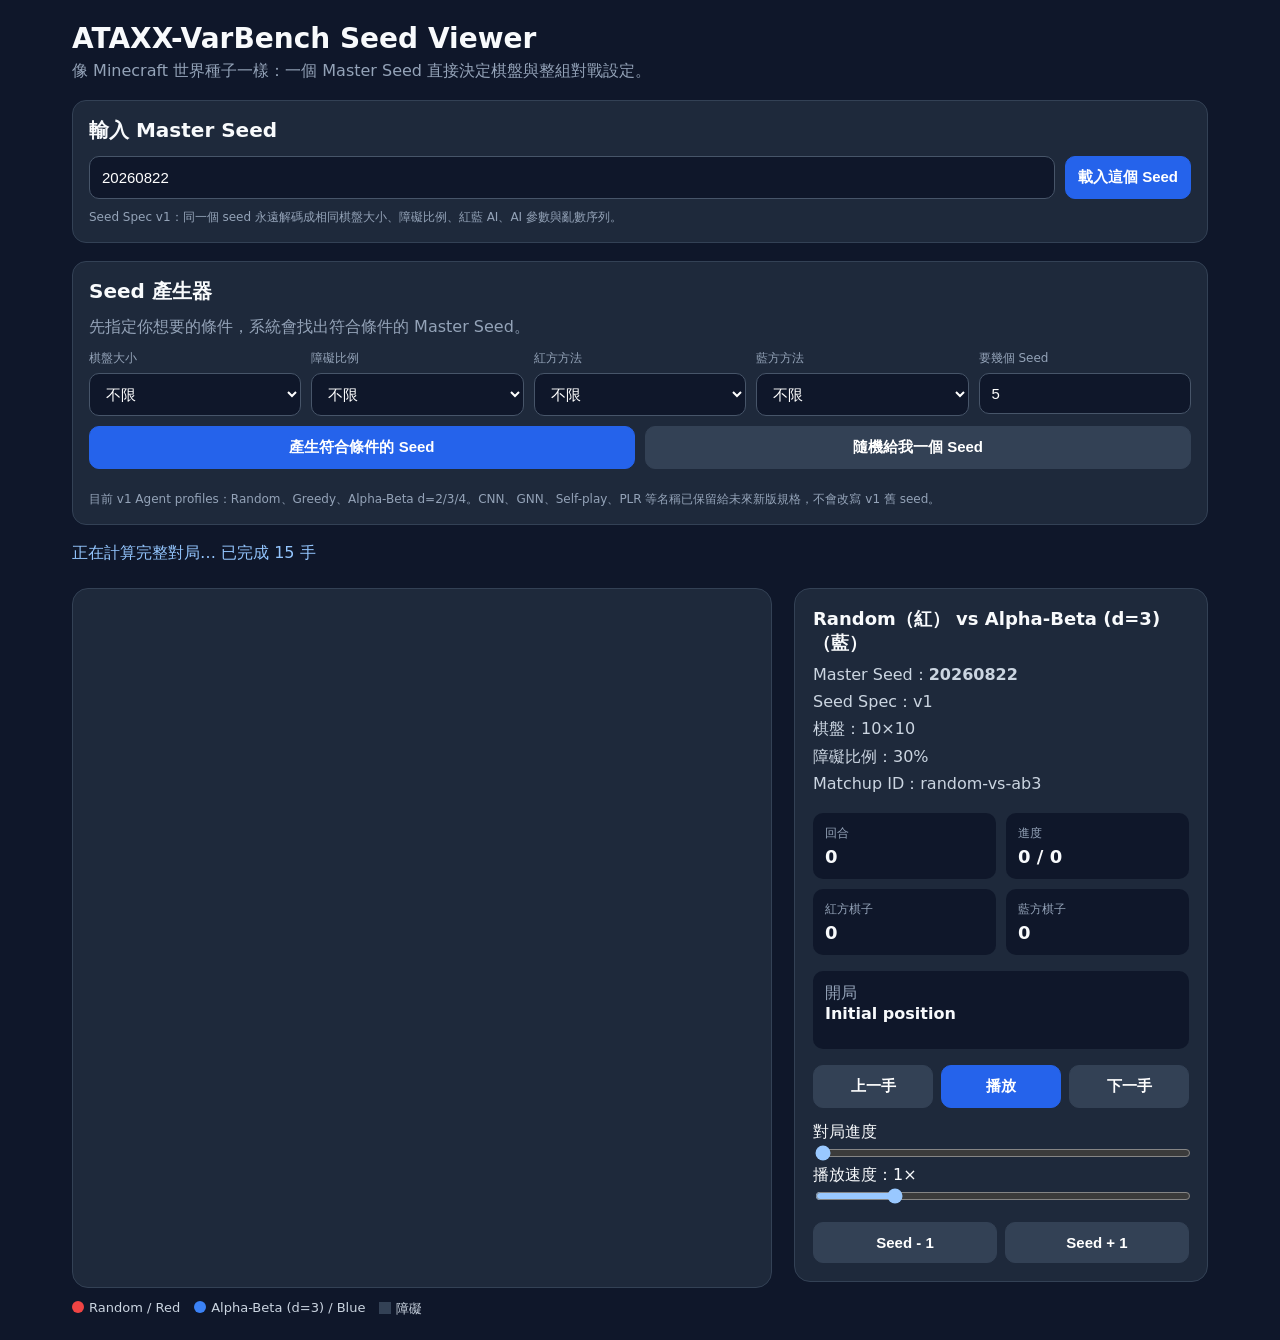
==== index.html @ 8df87a09 "feat: make master seed define complete matchup and add seed finder" ====
<!doctype html>
<html lang="zh-Hant">
<head>
<meta charset="utf-8">
<meta name="viewport" content="width=device-width,initial-scale=1">
<title>ATAXX-VarBench Seed Viewer</title>
<style>
:root{font-family:system-ui,-apple-system,"Segoe UI",sans-serif;color-scheme:dark}*{box-sizing:border-box}body{margin:0;background:#0f172a;color:#f8fafc}.app{max-width:1180px;margin:auto;padding:22px}h1{margin:0 0 6px;font-size:28px}h2{margin:0 0 12px;font-size:20px}.muted{color:#94a3b8}.card{background:#1e293b;border:1px solid #334155;border-radius:14px;padding:16px;margin:18px 0}.seed-row{display:grid;grid-template-columns:1fr auto;gap:10px}.finder-grid{display:grid;grid-template-columns:repeat(5,minmax(0,1fr));gap:10px}.field label{display:block;font-size:12px;color:#94a3b8;margin-bottom:6px}input,select,button{width:100%;border:1px solid #475569;border-radius:10px;padding:11px 12px;font-size:15px;background:#0f172a;color:#fff}button{cursor:pointer;background:#2563eb;border-color:#2563eb;font-weight:600}.secondary{background:#334155;border-color:#334155}.finder-actions{display:grid;grid-template-columns:1fr 1fr;gap:10px;margin-top:10px}.seed-results{display:flex;flex-wrap:wrap;gap:8px;margin-top:12px}.seed-chip{width:auto;background:#0f172a;border-color:#475569}.status{min-height:20px;margin-top:8px;color:#93c5fd}.error{min-height:20px;margin-top:4px;color:#fca5a5}.layout{display:grid;grid-template-columns:minmax(300px,700px) minmax(280px,1fr);gap:22px;align-items:start}.board-wrap,.panel{background:#1e293b;border:1px solid #334155;border-radius:16px}.board-wrap{padding:14px}#board{display:grid;gap:3px;width:100%;aspect-ratio:1}.cell{display:grid;place-items:center;border-radius:5px;background:#cbd5e1}.cell.blocked{background:#334155}.piece{width:70%;height:70%;border-radius:50%;box-shadow:inset 0 1px 2px rgba(255,255,255,.35),0 2px 5px rgba(0,0,0,.35)}.piece.red{background:#ef4444}.piece.blue{background:#3b82f6}.panel{padding:18px}.matchup{font-weight:700;font-size:18px;margin-bottom:6px}.spec{line-height:1.7;color:#cbd5e1}.stat-grid{display:grid;grid-template-columns:1fr 1fr;gap:10px;margin:16px 0}.stat,.move-box{background:#0f172a;border-radius:10px;padding:12px}.stat span{display:block;color:#94a3b8;font-size:12px;margin-bottom:4px}.stat strong{font-size:18px}.move-box{min-height:78px;margin-bottom:16px}.controls{display:grid;grid-template-columns:repeat(3,1fr);gap:8px;margin-bottom:14px}.controls button,.seed-nav button{background:#334155;border-color:#334155}.controls button.primary{background:#2563eb;border-color:#2563eb}.controls button:disabled{opacity:.4;cursor:default}input[type=range]{padding:0;border:0;background:transparent}.legend{display:flex;gap:14px;flex-wrap:wrap;margin-top:12px;color:#cbd5e1;font-size:13px}.dot{width:12px;height:12px;border-radius:50%;display:inline-block;margin-right:5px;vertical-align:-1px}.dot.red{background:#ef4444}.dot.blue{background:#3b82f6}.square{width:12px;height:12px;display:inline-block;margin-right:5px;background:#334155;vertical-align:-1px}.seed-nav{display:grid;grid-template-columns:1fr 1fr;gap:8px;margin-top:14px}.note{font-size:12px;color:#94a3b8;margin-top:10px}@media(max-width:900px){.finder-grid{grid-template-columns:1fr 1fr}.layout{grid-template-columns:1fr}}@media(max-width:520px){.seed-row,.finder-grid,.finder-actions{grid-template-columns:1fr}.app{padding:14px}}
</style>
</head>
<body>
<div class="app">
  <h1>ATAXX-VarBench Seed Viewer</h1>
  <div class="muted">像 Minecraft 世界種子一樣：一個 Master Seed 直接決定棋盤與整組對戰設定。</div>

  <section class="card">
    <h2>輸入 Master Seed</h2>
    <form id="seedForm" class="seed-row">
      <input id="seedInput" inputmode="numeric" value="20260822" aria-label="Master Seed">
      <button type="submit">載入這個 Seed</button>
    </form>
    <div class="note">Seed Spec v1：同一個 seed 永遠解碼成相同棋盤大小、障礙比例、紅藍 AI、AI 參數與亂數序列。</div>
  </section>

  <section class="card">
    <h2>Seed 產生器</h2>
    <div class="muted" style="margin-bottom:12px">先指定你想要的條件，系統會找出符合條件的 Master Seed。</div>
    <div class="finder-grid">
      <div class="field"><label for="findBoard">棋盤大小</label><select id="findBoard"><option value="">不限</option></select></div>
      <div class="field"><label for="findDensity">障礙比例</label><select id="findDensity"><option value="">不限</option></select></div>
      <div class="field"><label for="findRed">紅方方法</label><select id="findRed"><option value="">不限</option></select></div>
      <div class="field"><label for="findBlue">藍方方法</label><select id="findBlue"><option value="">不限</option></select></div>
      <div class="field"><label for="findCount">要幾個 Seed</label><input id="findCount" type="number" min="1" max="20" value="5"></div>
    </div>
    <div class="finder-actions"><button id="findSeeds" type="button">產生符合條件的 Seed</button><button id="randomSeed" class="secondary" type="button">隨機給我一個 Seed</button></div>
    <div class="seed-results" id="seedResults"></div>
    <div class="note">目前 v1 Agent profiles：Random、Greedy、Alpha-Beta d=2/3/4。CNN、GNN、Self-play、PLR 等名稱已保留給未來新版規格，不會改寫 v1 舊 seed。</div>
  </section>

  <div class="status" id="status"></div>
  <div class="error" id="error"></div>

  <div class="layout">
    <div>
      <div class="board-wrap"><div id="board"></div></div>
      <div class="legend"><span><i class="dot red"></i><span id="redLegend">Red</span></span><span><i class="dot blue"></i><span id="blueLegend">Blue</span></span><span><i class="square"></i>障礙</span></div>
    </div>
    <aside class="panel">
      <div class="matchup" id="matchup">尚未載入</div>
      <div class="spec" id="spec"></div>
      <div class="stat-grid"><div class="stat"><span>回合</span><strong id="turn">0</strong></div><div class="stat"><span>進度</span><strong id="progressText">0 / 0</strong></div><div class="stat"><span>紅方棋子</span><strong id="redScore">0</strong></div><div class="stat"><span>藍方棋子</span><strong id="blueScore">0</strong></div></div>
      <div class="move-box"><div class="muted" id="actor">開局</div><strong id="move">Initial position</strong></div>
      <div class="controls"><button id="prev" type="button">上一手</button><button id="play" class="primary" type="button">播放</button><button id="next" type="button">下一手</button></div>
      <label for="timeline">對局進度</label><input id="timeline" type="range" min="0" max="0" value="0" step="1">
      <label for="speed">播放速度：<span id="speedText">1×</span></label><input id="speed" type="range" min="0.25" max="4" value="1" step="0.25">
      <div class="muted" style="margin-top:14px" id="result"></div>
      <div class="seed-nav"><button type="button" id="prevSeed">Seed - 1</button><button type="button" id="nextSeed">Seed + 1</button></div>
    </aside>
  </div>
</div>

<script src="seed-spec.js"></script>
<script>
const $=id=>document.getElementById(id);
const seedInput=$('seedInput'),seedForm=$('seedForm'),statusEl=$('status'),errorEl=$('error'),board=$('board'),matchup=$('matchup'),specEl=$('spec'),redLegend=$('redLegend'),blueLegend=$('blueLegend'),turnEl=$('turn'),progressText=$('progressText'),redScore=$('redScore'),blueScore=$('blueScore'),actor=$('actor'),moveEl=$('move'),prev=$('prev'),play=$('play'),next=$('next'),timeline=$('timeline'),speed=$('speed'),speedText=$('speedText'),result=$('result'),prevSeed=$('prevSeed'),nextSeed=$('nextSeed');
const findBoard=$('findBoard'),findDensity=$('findDensity'),findRed=$('findRed'),findBlue=$('findBlue'),findCount=$('findCount'),findSeeds=$('findSeeds'),randomSeed=$('randomSeed'),seedResults=$('seedResults');
let data=null,index=0,timer=null,currentSeed=0n,worker=null;

function addOption(select,value,label){const o=document.createElement('option');o.value=value;o.textContent=label;select.appendChild(o);}
for(const n of AtaxxSeedSpec.BOARD_SIZES_V1)addOption(findBoard,String(n),`${n}×${n}`);
for(const d of AtaxxSeedSpec.DENSITIES_V1)addOption(findDensity,String(d),`${d}%`);
for(const a of AtaxxSeedSpec.AGENT_PROFILES_V1){addOption(findRed,a.id,a.label);addOption(findBlue,a.id,a.label);}

function parseSeed(text){if(!/^\d+$/.test(String(text).trim()))throw new Error('Master Seed 必須是 0 到 18446744073709551615 的整數。');const x=BigInt(text);if(x<0n||x>18446744073709551615n)throw new Error('Master Seed 超出 uint64 範圍。');return x;}
function stop(){if(timer!==null){clearInterval(timer);timer=null;}play.textContent='播放';}
function renderBoard(text,n){board.replaceChildren();board.style.gridTemplateColumns=`repeat(${n},1fr)`;for(const v of text){const c=document.createElement('div');c.className=v==='#'?'cell blocked':'cell';if(v==='R'||v==='B'){const p=document.createElement('div');p.className=`piece ${v==='R'?'red':'blue'}`;c.appendChild(p);}board.appendChild(c);}}
function render(){if(!data)return;const f=data.frames[index];renderBoard(f.board,data.spec.boardSize);turnEl.textContent=f.turn;progressText.textContent=`${index} / ${data.frames.length-1}`;redScore.textContent=f.red;blueScore.textContent=f.blue;actor.textContent=f.turn===0?'開局':`${f.player} · ${f.agent}`;moveEl.textContent=f.move;timeline.value=index;prev.disabled=index===0;next.disabled=index===data.frames.length-1;}
function startPlayback(){if(!data)return;if(index>=data.frames.length-1){index=0;render();}stop();const delay=Math.max(120,Math.round(900/Number(speed.value)));timer=setInterval(()=>{if(index>=data.frames.length-1){stop();return;}index++;render();},delay);play.textContent='暫停';}

function showDecoded(decoded){matchup.textContent=`${decoded.redAgent.label}（紅） vs ${decoded.blueAgent.label}（藍）`;specEl.innerHTML=`Master Seed：<b>${decoded.masterSeed}</b><br>Seed Spec：v${decoded.version}<br>棋盤：${decoded.boardSize}×${decoded.boardSize}<br>障礙比例：${decoded.densityPercent}%<br>Matchup ID：${decoded.matchupId}`;redLegend.textContent=`${decoded.redAgent.label} / Red`;blueLegend.textContent=`${decoded.blueAgent.label} / Blue`;}

function loadSeed(seedText,pushUrl=true){stop();errorEl.textContent='';try{currentSeed=parseSeed(seedText);seedInput.value=String(currentSeed);const decoded=AtaxxSeedSpec.decode(currentSeed);showDecoded(decoded);statusEl.textContent='正在計算完整對局…';result.textContent='';if(worker)worker.terminate();worker=new Worker('worker.js');worker.onmessage=e=>{const msg=e.data;if(msg.type==='progress'){statusEl.textContent=`正在計算完整對局… 已完成 ${msg.turn} 手`;return;}if(msg.type==='error'){statusEl.textContent='';errorEl.textContent=msg.message;return;}if(msg.type==='done'){data=msg.result;index=0;timeline.max=data.frames.length-1;statusEl.textContent='對局計算完成。';result.textContent=`結果：${data.winner==='Draw'?'平手':data.winner+' 獲勝'} · ${data.frames.length-1} 回合 · ${data.blocked} 個障礙`;render();}};worker.onerror=()=>{statusEl.textContent='';errorEl.textContent='對局計算器發生錯誤，請重新整理頁面。';};worker.postMessage({masterSeed:String(currentSeed)});if(pushUrl)history.replaceState(null,'',`?seed=${currentSeed}`);}catch(err){statusEl.textContent='';errorEl.textContent=err.message;}}

function randomUint64(){const a=new Uint32Array(2);crypto.getRandomValues(a);return(BigInt(a[0])<<32n)|BigInt(a[1]);}
function generateSeeds(){seedResults.replaceChildren();errorEl.textContent='';const count=Math.max(1,Math.min(20,Number(findCount.value)||1));const filters={boardSize:findBoard.value,densityPercent:findDensity.value,redAgent:findRed.value,blueAgent:findBlue.value};let candidate=randomUint64(),checked=0,found=0;const limit=1000000;while(checked<limit&&found<count){const d=AtaxxSeedSpec.decode(candidate);if(AtaxxSeedSpec.matches(d,filters)){const b=document.createElement('button');b.type='button';b.className='seed-chip';b.textContent=String(candidate);b.title=`${d.boardSize}×${d.boardSize}, ${d.densityPercent}%, ${d.redAgent.label} vs ${d.blueAgent.label}`;b.addEventListener('click',()=>loadSeed(String(candidate)));seedResults.appendChild(b);found++;}candidate=BigInt.asUintN(64,candidate+1n);checked++;}statusEl.textContent=found?`找到 ${found} 個符合條件的 Seed（檢查 ${checked} 個候選）。`:`找不到符合條件的 Seed。`;}

seedForm.addEventListener('submit',e=>{e.preventDefault();loadSeed(seedInput.value);});
findSeeds.addEventListener('click',generateSeeds);
randomSeed.addEventListener('click',()=>loadSeed(String(randomUint64())));
prev.addEventListener('click',()=>{stop();if(index>0)index--;render();});next.addEventListener('click',()=>{stop();if(data&&index<data.frames.length-1)index++;render();});play.addEventListener('click',()=>timer===null?startPlayback():stop());timeline.addEventListener('input',()=>{stop();index=Number(timeline.value);render();});speed.addEventListener('input',()=>{speedText.textContent=`${Number(speed.value).toFixed(2).replace(/0+$/,'').replace(/\.$/,'')}×`;if(timer!==null)startPlayback();});prevSeed.addEventListener('click',()=>{if(currentSeed>0n)loadSeed(String(currentSeed-1n));});nextSeed.addEventListener('click',()=>{if(currentSeed<18446744073709551615n)loadSeed(String(currentSeed+1n));});

const params=new URLSearchParams(location.search);if(params.has('seed'))seedInput.value=params.get('seed');loadSeed(seedInput.value,false);
</script>
</body>
</html>
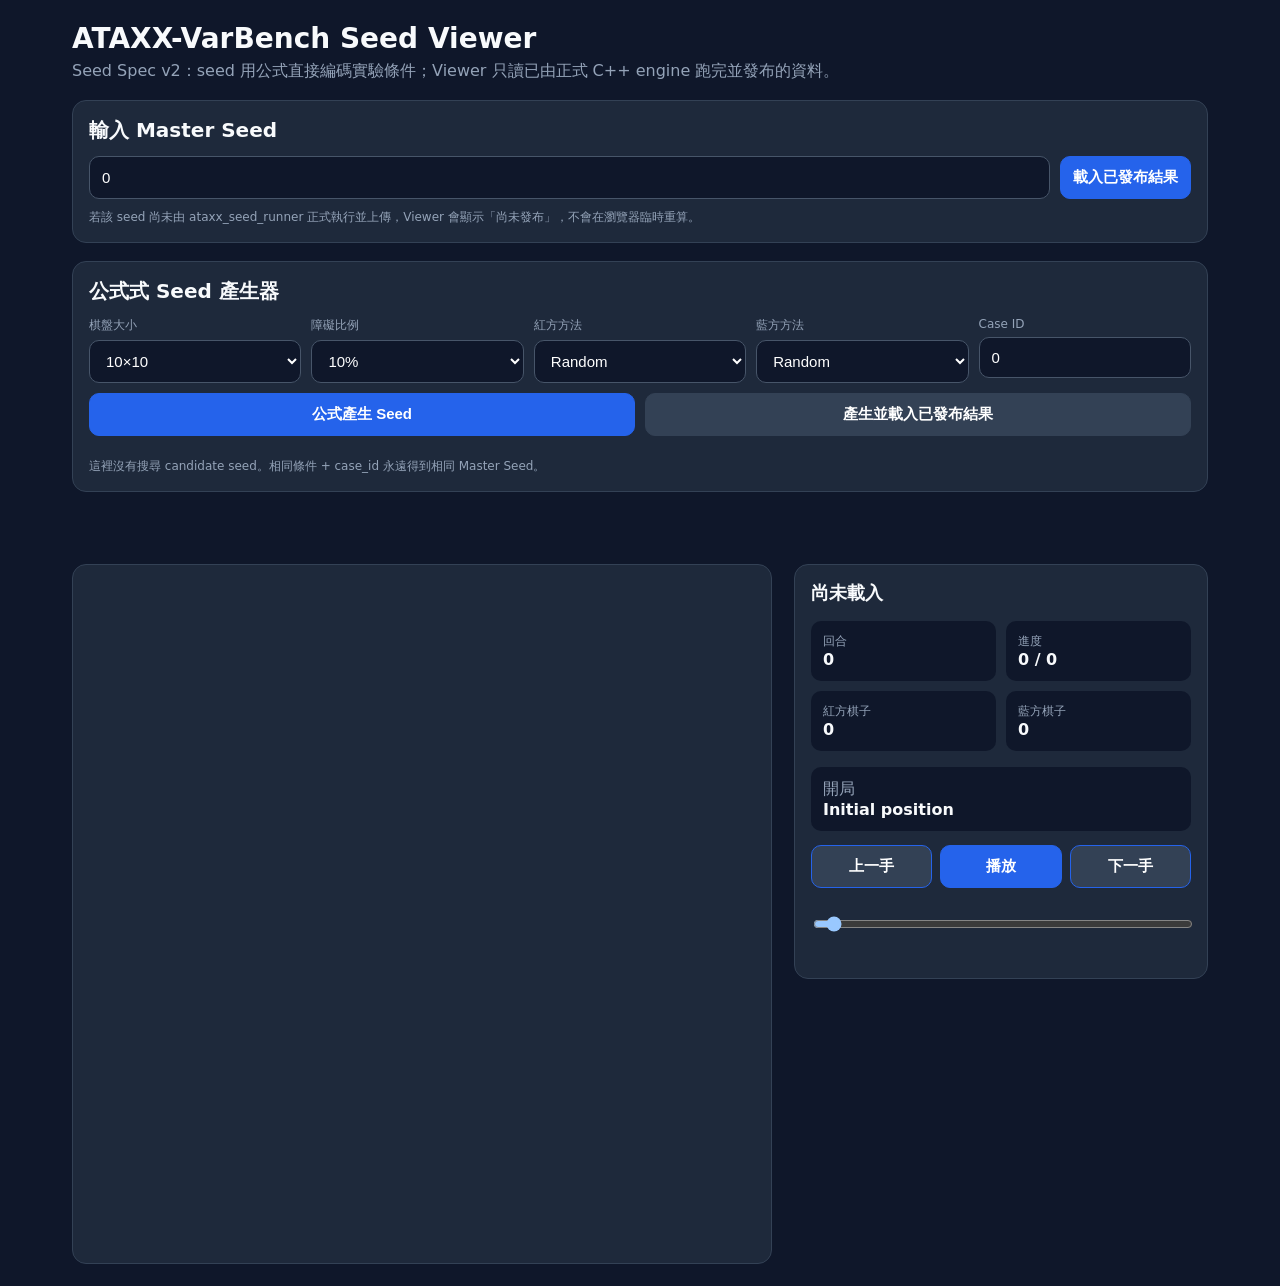
==== commit 899503a9: "Make viewer read-only over published seed runs" ====
--- a/index.html
+++ b/index.html
@@ -5,91 +5,82 @@
 <meta name="viewport" content="width=device-width,initial-scale=1">
 <title>ATAXX-VarBench Seed Viewer</title>
 <style>
-:root{font-family:system-ui,-apple-system,"Segoe UI",sans-serif;color-scheme:dark}*{box-sizing:border-box}body{margin:0;background:#0f172a;color:#f8fafc}.app{max-width:1180px;margin:auto;padding:22px}h1{margin:0 0 6px;font-size:28px}h2{margin:0 0 12px;font-size:20px}.muted{color:#94a3b8}.card{background:#1e293b;border:1px solid #334155;border-radius:14px;padding:16px;margin:18px 0}.seed-row{display:grid;grid-template-columns:1fr auto;gap:10px}.finder-grid{display:grid;grid-template-columns:repeat(5,minmax(0,1fr));gap:10px}.field label{display:block;font-size:12px;color:#94a3b8;margin-bottom:6px}input,select,button{width:100%;border:1px solid #475569;border-radius:10px;padding:11px 12px;font-size:15px;background:#0f172a;color:#fff}button{cursor:pointer;background:#2563eb;border-color:#2563eb;font-weight:600}.secondary{background:#334155;border-color:#334155}.finder-actions{display:grid;grid-template-columns:1fr 1fr;gap:10px;margin-top:10px}.seed-results{display:flex;flex-wrap:wrap;gap:8px;margin-top:12px}.seed-chip{width:auto;background:#0f172a;border-color:#475569}.status{min-height:20px;margin-top:8px;color:#93c5fd}.error{min-height:20px;margin-top:4px;color:#fca5a5}.layout{display:grid;grid-template-columns:minmax(300px,700px) minmax(280px,1fr);gap:22px;align-items:start}.board-wrap,.panel{background:#1e293b;border:1px solid #334155;border-radius:16px}.board-wrap{padding:14px}#board{display:grid;gap:3px;width:100%;aspect-ratio:1}.cell{display:grid;place-items:center;border-radius:5px;background:#cbd5e1}.cell.blocked{background:#334155}.piece{width:70%;height:70%;border-radius:50%;box-shadow:inset 0 1px 2px rgba(255,255,255,.35),0 2px 5px rgba(0,0,0,.35)}.piece.red{background:#ef4444}.piece.blue{background:#3b82f6}.panel{padding:18px}.matchup{font-weight:700;font-size:18px;margin-bottom:6px}.spec{line-height:1.7;color:#cbd5e1}.stat-grid{display:grid;grid-template-columns:1fr 1fr;gap:10px;margin:16px 0}.stat,.move-box{background:#0f172a;border-radius:10px;padding:12px}.stat span{display:block;color:#94a3b8;font-size:12px;margin-bottom:4px}.stat strong{font-size:18px}.move-box{min-height:78px;margin-bottom:16px}.controls{display:grid;grid-template-columns:repeat(3,1fr);gap:8px;margin-bottom:14px}.controls button,.seed-nav button{background:#334155;border-color:#334155}.controls button.primary{background:#2563eb;border-color:#2563eb}.controls button:disabled{opacity:.4;cursor:default}input[type=range]{padding:0;border:0;background:transparent}.legend{display:flex;gap:14px;flex-wrap:wrap;margin-top:12px;color:#cbd5e1;font-size:13px}.dot{width:12px;height:12px;border-radius:50%;display:inline-block;margin-right:5px;vertical-align:-1px}.dot.red{background:#ef4444}.dot.blue{background:#3b82f6}.square{width:12px;height:12px;display:inline-block;margin-right:5px;background:#334155;vertical-align:-1px}.seed-nav{display:grid;grid-template-columns:1fr 1fr;gap:8px;margin-top:14px}.note{font-size:12px;color:#94a3b8;margin-top:10px}@media(max-width:900px){.finder-grid{grid-template-columns:1fr 1fr}.layout{grid-template-columns:1fr}}@media(max-width:520px){.seed-row,.finder-grid,.finder-actions{grid-template-columns:1fr}.app{padding:14px}}
+:root{font-family:system-ui,-apple-system,"Segoe UI",sans-serif;color-scheme:dark}*{box-sizing:border-box}body{margin:0;background:#0f172a;color:#f8fafc}.app{max-width:1180px;margin:auto;padding:22px}h1{margin:0 0 6px;font-size:28px}h2{margin:0 0 12px;font-size:20px}.muted{color:#94a3b8}.card,.board-wrap,.panel{background:#1e293b;border:1px solid #334155;border-radius:14px;padding:16px;margin:18px 0}.seed-row{display:grid;grid-template-columns:1fr auto;gap:10px}.generator{display:grid;grid-template-columns:repeat(5,minmax(0,1fr));gap:10px}.field label{display:block;font-size:12px;color:#94a3b8;margin-bottom:6px}input,select,button{width:100%;border:1px solid #475569;border-radius:10px;padding:11px 12px;font-size:15px;background:#0f172a;color:#fff}button{cursor:pointer;background:#2563eb;border-color:#2563eb;font-weight:600}.secondary{background:#334155;border-color:#334155}.seed-results{display:flex;flex-wrap:wrap;gap:8px;margin-top:12px}.seed-chip{width:auto;background:#0f172a}.status{min-height:22px;color:#93c5fd;margin:10px 0}.error{min-height:22px;color:#fca5a5}.layout{display:grid;grid-template-columns:minmax(320px,700px) minmax(280px,1fr);gap:22px;align-items:start}.board-wrap{margin:0}.panel{margin:0}#board{display:grid;gap:3px;width:100%;aspect-ratio:1}.cell{display:grid;place-items:center;border-radius:5px;background:#cbd5e1}.cell.blocked{background:#334155}.piece{width:70%;height:70%;border-radius:50%}.piece.red{background:#ef4444}.piece.blue{background:#3b82f6}.matchup{font-weight:700;font-size:18px}.spec{line-height:1.7;color:#cbd5e1;margin-top:6px}.stat-grid{display:grid;grid-template-columns:1fr 1fr;gap:10px;margin:16px 0}.stat,.move-box{background:#0f172a;border-radius:10px;padding:12px}.stat span{display:block;color:#94a3b8;font-size:12px}.controls{display:grid;grid-template-columns:repeat(3,1fr);gap:8px;margin:14px 0}.controls button{background:#334155}.controls .primary{background:#2563eb}.note{font-size:12px;color:#94a3b8;margin-top:10px}@media(max-width:900px){.generator{grid-template-columns:1fr 1fr}.layout{grid-template-columns:1fr}}@media(max-width:520px){.seed-row,.generator{grid-template-columns:1fr}}
 </style>
 </head>
 <body>
 <div class="app">
   <h1>ATAXX-VarBench Seed Viewer</h1>
-  <div class="muted">像 Minecraft 世界種子一樣：一個 Master Seed 直接決定棋盤與整組對戰設定。</div>
+  <div class="muted">Seed Spec v2：seed 用公式直接編碼實驗條件；Viewer 只讀已由正式 C++ engine 跑完並發布的資料。</div>
 
   <section class="card">
     <h2>輸入 Master Seed</h2>
     <form id="seedForm" class="seed-row">
-      <input id="seedInput" inputmode="numeric" value="20260822" aria-label="Master Seed">
-      <button type="submit">載入這個 Seed</button>
+      <input id="seedInput" inputmode="numeric" value="0" aria-label="Master Seed">
+      <button type="submit">載入已發布結果</button>
     </form>
-    <div class="note">Seed Spec v1：同一個 seed 永遠解碼成相同棋盤大小、障礙比例、紅藍 AI、AI 參數與亂數序列。</div>
+    <div class="note">若該 seed 尚未由 ataxx_seed_runner 正式執行並上傳，Viewer 會顯示「尚未發布」，不會在瀏覽器臨時重算。</div>
   </section>
 
   <section class="card">
-    <h2>Seed 產生器</h2>
-    <div class="muted" style="margin-bottom:12px">先指定你想要的條件，系統會找出符合條件的 Master Seed。</div>
-    <div class="finder-grid">
-      <div class="field"><label for="findBoard">棋盤大小</label><select id="findBoard"><option value="">不限</option></select></div>
-      <div class="field"><label for="findDensity">障礙比例</label><select id="findDensity"><option value="">不限</option></select></div>
-      <div class="field"><label for="findRed">紅方方法</label><select id="findRed"><option value="">不限</option></select></div>
-      <div class="field"><label for="findBlue">藍方方法</label><select id="findBlue"><option value="">不限</option></select></div>
-      <div class="field"><label for="findCount">要幾個 Seed</label><input id="findCount" type="number" min="1" max="20" value="5"></div>
+    <h2>公式式 Seed 產生器</h2>
+    <div class="generator">
+      <div class="field"><label>棋盤大小</label><select id="boardSelect"></select></div>
+      <div class="field"><label>障礙比例</label><select id="densitySelect"></select></div>
+      <div class="field"><label>紅方方法</label><select id="redSelect"></select></div>
+      <div class="field"><label>藍方方法</label><select id="blueSelect"></select></div>
+      <div class="field"><label>Case ID</label><input id="caseInput" type="number" min="0" value="0"></div>
     </div>
-    <div class="finder-actions"><button id="findSeeds" type="button">產生符合條件的 Seed</button><button id="randomSeed" class="secondary" type="button">隨機給我一個 Seed</button></div>
+    <div style="display:grid;grid-template-columns:1fr 1fr;gap:10px;margin-top:10px">
+      <button id="generateBtn" type="button">公式產生 Seed</button>
+      <button id="loadGeneratedBtn" class="secondary" type="button">產生並載入已發布結果</button>
+    </div>
     <div class="seed-results" id="seedResults"></div>
-    <div class="note">目前 v1 Agent profiles：Random、Greedy、Alpha-Beta d=2/3/4。CNN、GNN、Self-play、PLR 等名稱已保留給未來新版規格，不會改寫 v1 舊 seed。</div>
+    <div class="note">這裡沒有搜尋 candidate seed。相同條件 + case_id 永遠得到相同 Master Seed。</div>
   </section>
 
-  <div class="status" id="status"></div>
-  <div class="error" id="error"></div>
+  <div id="status" class="status"></div>
+  <div id="error" class="error"></div>
 
   <div class="layout">
-    <div>
-      <div class="board-wrap"><div id="board"></div></div>
-      <div class="legend"><span><i class="dot red"></i><span id="redLegend">Red</span></span><span><i class="dot blue"></i><span id="blueLegend">Blue</span></span><span><i class="square"></i>障礙</span></div>
-    </div>
+    <div class="board-wrap"><div id="board"></div></div>
     <aside class="panel">
-      <div class="matchup" id="matchup">尚未載入</div>
-      <div class="spec" id="spec"></div>
-      <div class="stat-grid"><div class="stat"><span>回合</span><strong id="turn">0</strong></div><div class="stat"><span>進度</span><strong id="progressText">0 / 0</strong></div><div class="stat"><span>紅方棋子</span><strong id="redScore">0</strong></div><div class="stat"><span>藍方棋子</span><strong id="blueScore">0</strong></div></div>
-      <div class="move-box"><div class="muted" id="actor">開局</div><strong id="move">Initial position</strong></div>
-      <div class="controls"><button id="prev" type="button">上一手</button><button id="play" class="primary" type="button">播放</button><button id="next" type="button">下一手</button></div>
-      <label for="timeline">對局進度</label><input id="timeline" type="range" min="0" max="0" value="0" step="1">
-      <label for="speed">播放速度：<span id="speedText">1×</span></label><input id="speed" type="range" min="0.25" max="4" value="1" step="0.25">
-      <div class="muted" style="margin-top:14px" id="result"></div>
-      <div class="seed-nav"><button type="button" id="prevSeed">Seed - 1</button><button type="button" id="nextSeed">Seed + 1</button></div>
+      <div id="matchup" class="matchup">尚未載入</div>
+      <div id="spec" class="spec"></div>
+      <div class="stat-grid">
+        <div class="stat"><span>回合</span><strong id="turn">0</strong></div>
+        <div class="stat"><span>進度</span><strong id="progress">0 / 0</strong></div>
+        <div class="stat"><span>紅方棋子</span><strong id="redScore">0</strong></div>
+        <div class="stat"><span>藍方棋子</span><strong id="blueScore">0</strong></div>
+      </div>
+      <div class="move-box"><div id="actor" class="muted">開局</div><strong id="move">Initial position</strong></div>
+      <div class="controls"><button id="prev">上一手</button><button id="play" class="primary">播放</button><button id="next">下一手</button></div>
+      <input id="timeline" type="range" min="0" max="0" value="0" step="1">
+      <div id="result" class="muted" style="margin-top:14px"></div>
     </aside>
   </div>
 </div>
-
 <script src="seed-spec.js"></script>
 <script>
 const $=id=>document.getElementById(id);
-const seedInput=$('seedInput'),seedForm=$('seedForm'),statusEl=$('status'),errorEl=$('error'),board=$('board'),matchup=$('matchup'),specEl=$('spec'),redLegend=$('redLegend'),blueLegend=$('blueLegend'),turnEl=$('turn'),progressText=$('progressText'),redScore=$('redScore'),blueScore=$('blueScore'),actor=$('actor'),moveEl=$('move'),prev=$('prev'),play=$('play'),next=$('next'),timeline=$('timeline'),speed=$('speed'),speedText=$('speedText'),result=$('result'),prevSeed=$('prevSeed'),nextSeed=$('nextSeed');
-const findBoard=$('findBoard'),findDensity=$('findDensity'),findRed=$('findRed'),findBlue=$('findBlue'),findCount=$('findCount'),findSeeds=$('findSeeds'),randomSeed=$('randomSeed'),seedResults=$('seedResults');
-let data=null,index=0,timer=null,currentSeed=0n,worker=null;
-
-function addOption(select,value,label){const o=document.createElement('option');o.value=value;o.textContent=label;select.appendChild(o);}
-for(const n of AtaxxSeedSpec.BOARD_SIZES_V1)addOption(findBoard,String(n),`${n}×${n}`);
-for(const d of AtaxxSeedSpec.DENSITIES_V1)addOption(findDensity,String(d),`${d}%`);
-for(const a of AtaxxSeedSpec.AGENT_PROFILES_V1){addOption(findRed,a.id,a.label);addOption(findBlue,a.id,a.label);}
-
-function parseSeed(text){if(!/^\d+$/.test(String(text).trim()))throw new Error('Master Seed 必須是 0 到 18446744073709551615 的整數。');const x=BigInt(text);if(x<0n||x>18446744073709551615n)throw new Error('Master Seed 超出 uint64 範圍。');return x;}
-function stop(){if(timer!==null){clearInterval(timer);timer=null;}play.textContent='播放';}
-function renderBoard(text,n){board.replaceChildren();board.style.gridTemplateColumns=`repeat(${n},1fr)`;for(const v of text){const c=document.createElement('div');c.className=v==='#'?'cell blocked':'cell';if(v==='R'||v==='B'){const p=document.createElement('div');p.className=`piece ${v==='R'?'red':'blue'}`;c.appendChild(p);}board.appendChild(c);}}
-function render(){if(!data)return;const f=data.frames[index];renderBoard(f.board,data.spec.boardSize);turnEl.textContent=f.turn;progressText.textContent=`${index} / ${data.frames.length-1}`;redScore.textContent=f.red;blueScore.textContent=f.blue;actor.textContent=f.turn===0?'開局':`${f.player} · ${f.agent}`;moveEl.textContent=f.move;timeline.value=index;prev.disabled=index===0;next.disabled=index===data.frames.length-1;}
-function startPlayback(){if(!data)return;if(index>=data.frames.length-1){index=0;render();}stop();const delay=Math.max(120,Math.round(900/Number(speed.value)));timer=setInterval(()=>{if(index>=data.frames.length-1){stop();return;}index++;render();},delay);play.textContent='暫停';}
-
-function showDecoded(decoded){matchup.textContent=`${decoded.redAgent.label}（紅） vs ${decoded.blueAgent.label}（藍）`;specEl.innerHTML=`Master Seed：<b>${decoded.masterSeed}</b><br>Seed Spec：v${decoded.version}<br>棋盤：${decoded.boardSize}×${decoded.boardSize}<br>障礙比例：${decoded.densityPercent}%<br>Matchup ID：${decoded.matchupId}`;redLegend.textContent=`${decoded.redAgent.label} / Red`;blueLegend.textContent=`${decoded.blueAgent.label} / Blue`;}
-
-function loadSeed(seedText,pushUrl=true){stop();errorEl.textContent='';try{currentSeed=parseSeed(seedText);seedInput.value=String(currentSeed);const decoded=AtaxxSeedSpec.decode(currentSeed);showDecoded(decoded);statusEl.textContent='正在計算完整對局…';result.textContent='';if(worker)worker.terminate();worker=new Worker('worker.js');worker.onmessage=e=>{const msg=e.data;if(msg.type==='progress'){statusEl.textContent=`正在計算完整對局… 已完成 ${msg.turn} 手`;return;}if(msg.type==='error'){statusEl.textContent='';errorEl.textContent=msg.message;return;}if(msg.type==='done'){data=msg.result;index=0;timeline.max=data.frames.length-1;statusEl.textContent='對局計算完成。';result.textContent=`結果：${data.winner==='Draw'?'平手':data.winner+' 獲勝'} · ${data.frames.length-1} 回合 · ${data.blocked} 個障礙`;render();}};worker.onerror=()=>{statusEl.textContent='';errorEl.textContent='對局計算器發生錯誤，請重新整理頁面。';};worker.postMessage({masterSeed:String(currentSeed)});if(pushUrl)history.replaceState(null,'',`?seed=${currentSeed}`);}catch(err){statusEl.textContent='';errorEl.textContent=err.message;}}
-
-function randomUint64(){const a=new Uint32Array(2);crypto.getRandomValues(a);return(BigInt(a[0])<<32n)|BigInt(a[1]);}
-function generateSeeds(){seedResults.replaceChildren();errorEl.textContent='';const count=Math.max(1,Math.min(20,Number(findCount.value)||1));const filters={boardSize:findBoard.value,densityPercent:findDensity.value,redAgent:findRed.value,blueAgent:findBlue.value};let candidate=randomUint64(),checked=0,found=0;const limit=1000000;while(checked<limit&&found<count){const d=AtaxxSeedSpec.decode(candidate);if(AtaxxSeedSpec.matches(d,filters)){const b=document.createElement('button');b.type='button';b.className='seed-chip';b.textContent=String(candidate);b.title=`${d.boardSize}×${d.boardSize}, ${d.densityPercent}%, ${d.redAgent.label} vs ${d.blueAgent.label}`;b.addEventListener('click',()=>loadSeed(String(candidate)));seedResults.appendChild(b);found++;}candidate=BigInt.asUintN(64,candidate+1n);checked++;}statusEl.textContent=found?`找到 ${found} 個符合條件的 Seed（檢查 ${checked} 個候選）。`:`找不到符合條件的 Seed。`;}
-
-seedForm.addEventListener('submit',e=>{e.preventDefault();loadSeed(seedInput.value);});
-findSeeds.addEventListener('click',generateSeeds);
-randomSeed.addEventListener('click',()=>loadSeed(String(randomUint64())));
-prev.addEventListener('click',()=>{stop();if(index>0)index--;render();});next.addEventListener('click',()=>{stop();if(data&&index<data.frames.length-1)index++;render();});play.addEventListener('click',()=>timer===null?startPlayback():stop());timeline.addEventListener('input',()=>{stop();index=Number(timeline.value);render();});speed.addEventListener('input',()=>{speedText.textContent=`${Number(speed.value).toFixed(2).replace(/0+$/,'').replace(/\.$/,'')}×`;if(timer!==null)startPlayback();});prevSeed.addEventListener('click',()=>{if(currentSeed>0n)loadSeed(String(currentSeed-1n));});nextSeed.addEventListener('click',()=>{if(currentSeed<18446744073709551615n)loadSeed(String(currentSeed+1n));});
-
-const params=new URLSearchParams(location.search);if(params.has('seed'))seedInput.value=params.get('seed');loadSeed(seedInput.value,false);
+const boardSelect=$('boardSelect'),densitySelect=$('densitySelect'),redSelect=$('redSelect'),blueSelect=$('blueSelect'),caseInput=$('caseInput'),seedInput=$('seedInput');
+let data=null,index=0,timer=null;
+function opt(select,value,label){const o=document.createElement('option');o.value=value;o.textContent=label;select.appendChild(o)}
+AtaxxSeedSpec.BOARD_SIZES.forEach(x=>opt(boardSelect,x,`${x}×${x}`));
+AtaxxSeedSpec.DENSITIES.forEach(x=>opt(densitySelect,x,`${x}%`));
+AtaxxSeedSpec.AGENTS.forEach(x=>{opt(redSelect,x.id,x.label);opt(blueSelect,x.id,x.label)});
+function generatedSeed(){return AtaxxSeedSpec.encode({boardSize:Number(boardSelect.value),densityPercent:Number(densitySelect.value),redAgent:redSelect.value,blueAgent:blueSelect.value,caseId:BigInt(caseInput.value||0)})}
+function showGenerated(seed){const d=AtaxxSeedSpec.decode(seed);$('seedResults').innerHTML='';const b=document.createElement('button');b.className='seed-chip';b.textContent=String(seed);b.onclick=()=>loadSeed(seed);$('seedResults').appendChild(b);$('status').textContent=`Seed ${seed} = ${d.boardSize}×${d.boardSize}, ${d.densityPercent}%, ${d.redAgent.label} vs ${d.blueAgent.label}, case ${d.caseId}`;return seed}
+function renderBoard(text,n){const el=$('board');el.replaceChildren();el.style.gridTemplateColumns=`repeat(${n},1fr)`;for(const v of text){const c=document.createElement('div');c.className=v==='#'?'cell blocked':'cell';if(v==='R'||v==='B'){const p=document.createElement('div');p.className=`piece ${v==='R'?'red':'blue'}`;c.appendChild(p)}el.appendChild(c)}}
+function render(){if(!data)return;const f=data.frames[index];renderBoard(f.board,data.board_size);$('turn').textContent=f.turn;$('progress').textContent=`${index} / ${data.frames.length-1}`;$('redScore').textContent=f.red;$('blueScore').textContent=f.blue;$('actor').textContent=f.player==='Start'?'開局':`${f.player} · ${f.agent}`;$('move').textContent=f.move;$('timeline').value=index;$('prev').disabled=index===0;$('next').disabled=index===data.frames.length-1}
+function stop(){if(timer!==null){clearInterval(timer);timer=null}$('play').textContent='播放'}
+function start(){if(!data)return;if(index>=data.frames.length-1)index=0;stop();timer=setInterval(()=>{if(index>=data.frames.length-1){stop();return}index++;render()},700);$('play').textContent='暫停'}
+async function loadSeed(seedValue){stop();$('error').textContent='';const seed=BigInt(seedValue);seedInput.value=String(seed);const decoded=AtaxxSeedSpec.decode(seed);$('status').textContent='正在讀取已發布資料…';try{const r=await fetch(`data/runs/${seed}.json`,{cache:'no-store'});if(!r.ok)throw new Error('NOT_PUBLISHED');const x=await r.json();if(String(x.seed)!==String(seed)||x.spec_version!==2)throw new Error('INVALID_DATA');data=x;index=0;$('timeline').max=x.frames.length-1;$('matchup').textContent=`${x.red_agent.label}（紅） vs ${x.blue_agent.label}（藍）`;$('spec').innerHTML=`Master Seed：<b>${x.seed}</b><br>Case ID：${x.case_id}<br>棋盤：${x.board_size}×${x.board_size}<br>障礙比例：${x.density_percent}%<br>Seed Spec：v${x.spec_version}`;$('result').textContent=`結果：${x.winner} · ${x.turns} 回合 · ${x.blocked} 個障礙 · ${x.total_search_nodes} search nodes`;$('status').textContent='已載入正式保存的模擬資料。';render();history.replaceState(null,'',`?seed=${seed}`)}catch(e){data=null;$('status').textContent='';$('error').textContent=e.message==='NOT_PUBLISHED'?`Seed ${seed} 尚未發布正式模擬資料。請先用 ataxx_seed_runner 執行並將 JSON 上傳 Viewer。`:'資料格式錯誤或載入失敗。';$('matchup').textContent=`${decoded.redAgent.label} vs ${decoded.blueAgent.label}`;$('spec').textContent=`Seed ${seed} · case ${decoded.caseId}`}}
+$('generateBtn').onclick=()=>showGenerated(generatedSeed());
+$('loadGeneratedBtn').onclick=()=>loadSeed(showGenerated(generatedSeed()));
+$('seedForm').onsubmit=e=>{e.preventDefault();if(/^\d+$/.test(seedInput.value.trim()))loadSeed(BigInt(seedInput.value.trim()));else $('error').textContent='Master Seed 必須是非負整數。'};
+$('prev').onclick=()=>{stop();if(index>0)index--;render()};$('next').onclick=()=>{stop();if(data&&index<data.frames.length-1)index++;render()};$('play').onclick=()=>timer===null?start():stop();$('timeline').oninput=()=>{stop();index=Number($('timeline').value);render()};
+const params=new URLSearchParams(location.search);if(params.has('seed')){seedInput.value=params.get('seed');loadSeed(BigInt(seedInput.value))}
 </script>
 </body>
 </html>
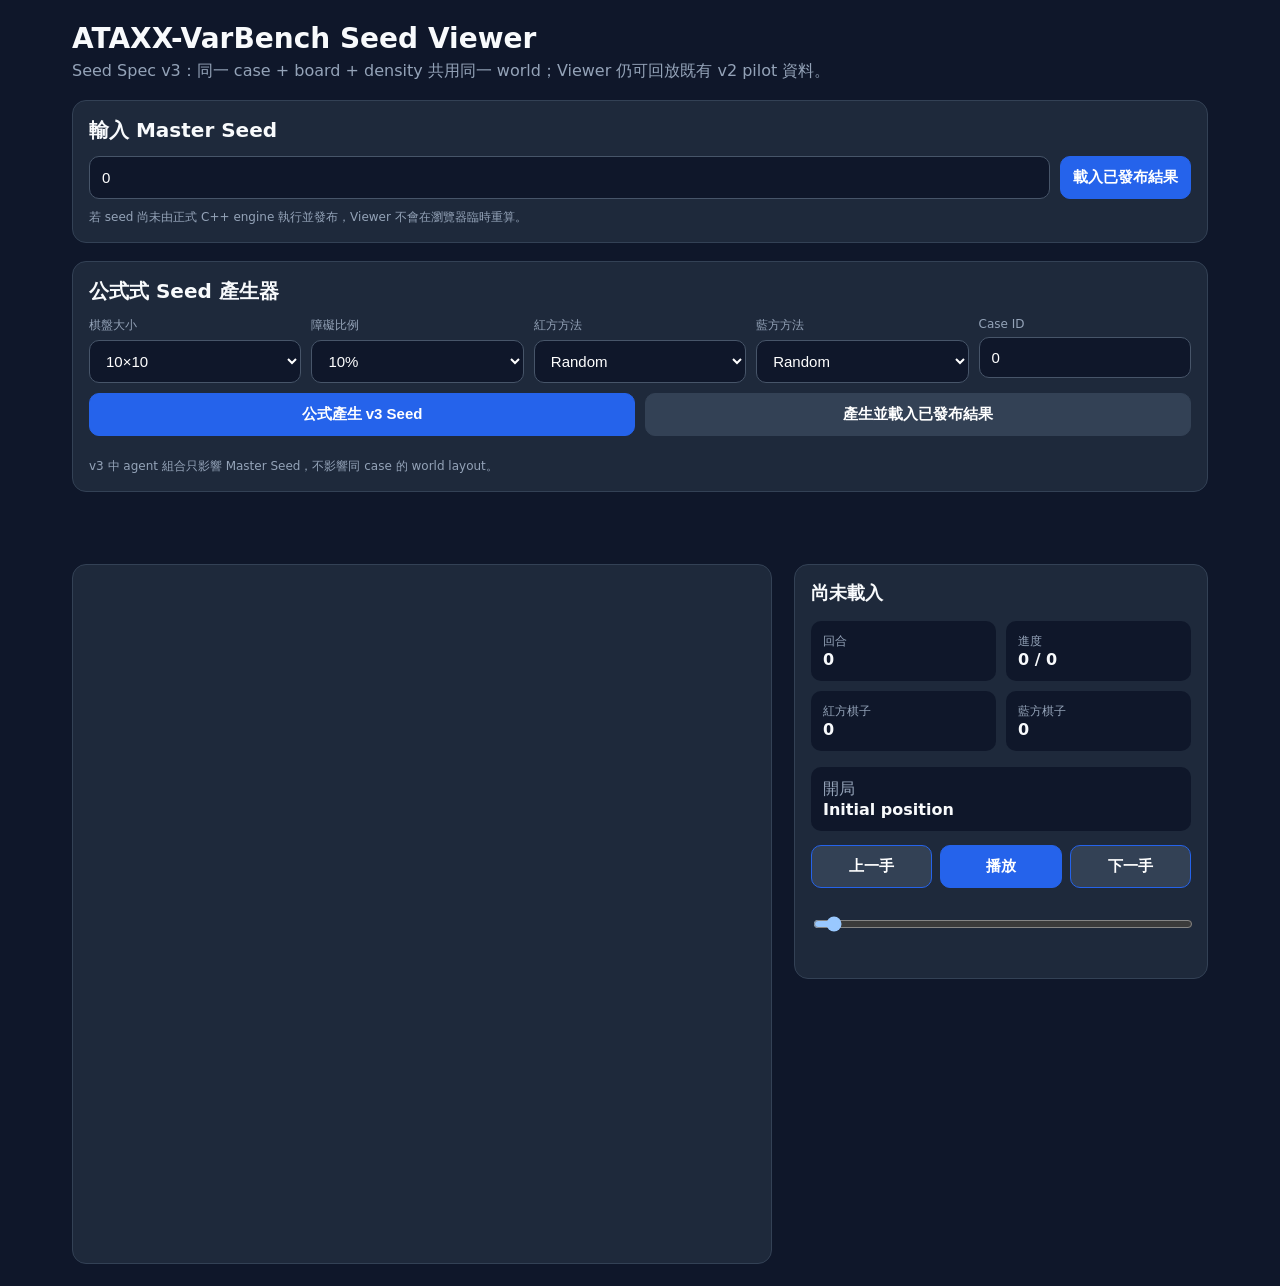
==== commit 5fda406c: "Support Seed Spec v3 and legacy v2 runs" ====
--- a/index.html
+++ b/index.html
@@ -11,7 +11,7 @@
 <body>
 <div class="app">
   <h1>ATAXX-VarBench Seed Viewer</h1>
-  <div class="muted">Seed Spec v2：seed 用公式直接編碼實驗條件；Viewer 只讀已由正式 C++ engine 跑完並發布的資料。</div>
+  <div class="muted">Seed Spec v3：同一 case + board + density 共用同一 world；Viewer 仍可回放既有 v2 pilot 資料。</div>
 
   <section class="card">
     <h2>輸入 Master Seed</h2>
@@ -19,7 +19,7 @@
       <input id="seedInput" inputmode="numeric" value="0" aria-label="Master Seed">
       <button type="submit">載入已發布結果</button>
     </form>
-    <div class="note">若該 seed 尚未由 ataxx_seed_runner 正式執行並上傳，Viewer 會顯示「尚未發布」，不會在瀏覽器臨時重算。</div>
+    <div class="note">若 seed 尚未由正式 C++ engine 執行並發布，Viewer 不會在瀏覽器臨時重算。</div>
   </section>
 
   <section class="card">
@@ -32,11 +32,11 @@
       <div class="field"><label>Case ID</label><input id="caseInput" type="number" min="0" value="0"></div>
     </div>
     <div style="display:grid;grid-template-columns:1fr 1fr;gap:10px;margin-top:10px">
-      <button id="generateBtn" type="button">公式產生 Seed</button>
+      <button id="generateBtn" type="button">公式產生 v3 Seed</button>
       <button id="loadGeneratedBtn" class="secondary" type="button">產生並載入已發布結果</button>
     </div>
     <div class="seed-results" id="seedResults"></div>
-    <div class="note">這裡沒有搜尋 candidate seed。相同條件 + case_id 永遠得到相同 Master Seed。</div>
+    <div class="note">v3 中 agent 組合只影響 Master Seed，不影響同 case 的 world layout。</div>
   </section>
 
   <div id="status" class="status"></div>
@@ -70,12 +70,12 @@
 AtaxxSeedSpec.DENSITIES.forEach(x=>opt(densitySelect,x,`${x}%`));
 AtaxxSeedSpec.AGENTS.forEach(x=>{opt(redSelect,x.id,x.label);opt(blueSelect,x.id,x.label)});
 function generatedSeed(){return AtaxxSeedSpec.encode({boardSize:Number(boardSelect.value),densityPercent:Number(densitySelect.value),redAgent:redSelect.value,blueAgent:blueSelect.value,caseId:BigInt(caseInput.value||0)})}
-function showGenerated(seed){const d=AtaxxSeedSpec.decode(seed);$('seedResults').innerHTML='';const b=document.createElement('button');b.className='seed-chip';b.textContent=String(seed);b.onclick=()=>loadSeed(seed);$('seedResults').appendChild(b);$('status').textContent=`Seed ${seed} = ${d.boardSize}×${d.boardSize}, ${d.densityPercent}%, ${d.redAgent.label} vs ${d.blueAgent.label}, case ${d.caseId}`;return seed}
+function showGenerated(seed){const d=AtaxxSeedSpec.decode(seed);$('seedResults').innerHTML='';const b=document.createElement('button');b.className='seed-chip';b.textContent=String(seed);b.onclick=()=>loadSeed(seed);$('seedResults').appendChild(b);$('status').textContent=`Seed ${seed} = v${d.version}, ${d.boardSize}×${d.boardSize}, ${d.densityPercent}%, ${d.redAgent.label} vs ${d.blueAgent.label}, case ${d.caseId}`;return seed}
 function renderBoard(text,n){const el=$('board');el.replaceChildren();el.style.gridTemplateColumns=`repeat(${n},1fr)`;for(const v of text){const c=document.createElement('div');c.className=v==='#'?'cell blocked':'cell';if(v==='R'||v==='B'){const p=document.createElement('div');p.className=`piece ${v==='R'?'red':'blue'}`;c.appendChild(p)}el.appendChild(c)}}
 function render(){if(!data)return;const f=data.frames[index];renderBoard(f.board,data.board_size);$('turn').textContent=f.turn;$('progress').textContent=`${index} / ${data.frames.length-1}`;$('redScore').textContent=f.red;$('blueScore').textContent=f.blue;$('actor').textContent=f.player==='Start'?'開局':`${f.player} · ${f.agent}`;$('move').textContent=f.move;$('timeline').value=index;$('prev').disabled=index===0;$('next').disabled=index===data.frames.length-1}
 function stop(){if(timer!==null){clearInterval(timer);timer=null}$('play').textContent='播放'}
 function start(){if(!data)return;if(index>=data.frames.length-1)index=0;stop();timer=setInterval(()=>{if(index>=data.frames.length-1){stop();return}index++;render()},700);$('play').textContent='暫停'}
-async function loadSeed(seedValue){stop();$('error').textContent='';const seed=BigInt(seedValue);seedInput.value=String(seed);const decoded=AtaxxSeedSpec.decode(seed);$('status').textContent='正在讀取已發布資料…';try{const r=await fetch(`data/runs/${seed}.json`,{cache:'no-store'});if(!r.ok)throw new Error('NOT_PUBLISHED');const x=await r.json();if(String(x.seed)!==String(seed)||x.spec_version!==2)throw new Error('INVALID_DATA');data=x;index=0;$('timeline').max=x.frames.length-1;$('matchup').textContent=`${x.red_agent.label}（紅） vs ${x.blue_agent.label}（藍）`;$('spec').innerHTML=`Master Seed：<b>${x.seed}</b><br>Case ID：${x.case_id}<br>棋盤：${x.board_size}×${x.board_size}<br>障礙比例：${x.density_percent}%<br>Seed Spec：v${x.spec_version}`;$('result').textContent=`結果：${x.winner} · ${x.turns} 回合 · ${x.blocked} 個障礙 · ${x.total_search_nodes} search nodes`;$('status').textContent='已載入正式保存的模擬資料。';render();history.replaceState(null,'',`?seed=${seed}`)}catch(e){data=null;$('status').textContent='';$('error').textContent=e.message==='NOT_PUBLISHED'?`Seed ${seed} 尚未發布正式模擬資料。請先用 ataxx_seed_runner 執行並將 JSON 上傳 Viewer。`:'資料格式錯誤或載入失敗。';$('matchup').textContent=`${decoded.redAgent.label} vs ${decoded.blueAgent.label}`;$('spec').textContent=`Seed ${seed} · case ${decoded.caseId}`}}
+async function loadSeed(seedValue){stop();$('error').textContent='';const seed=BigInt(seedValue);seedInput.value=String(seed);let decoded;try{decoded=AtaxxSeedSpec.decode(seed)}catch(e){$('error').textContent=e.message;return}$('status').textContent='正在讀取已發布資料…';try{const r=await fetch(`data/runs/${seed}.json`,{cache:'no-store'});if(!r.ok)throw new Error('NOT_PUBLISHED');const x=await r.json();if(String(x.seed)!==String(seed)||![2,3].includes(x.spec_version))throw new Error('INVALID_DATA');data=x;index=0;$('timeline').max=x.frames.length-1;$('matchup').textContent=`${x.red_agent.label}（紅） vs ${x.blue_agent.label}（藍）`;let spec=`Master Seed：<b>${x.seed}</b><br>Case ID：${x.case_id}<br>棋盤：${x.board_size}×${x.board_size}<br>障礙比例：${x.density_percent}%<br>Seed Spec：v${x.spec_version}`;if(x.world_key!==undefined)spec+=`<br>World Key：${x.world_key}`;$('spec').innerHTML=spec;$('result').textContent=`結果：${x.winner} · ${x.turns} 回合 · ${x.blocked} 個障礙 · ${x.total_search_nodes} search nodes · ${x.termination_reason||'natural'}`;$('status').textContent='已載入正式保存的模擬資料。';render();history.replaceState(null,'',`?seed=${seed}`)}catch(e){data=null;$('status').textContent='';$('error').textContent=e.message==='NOT_PUBLISHED'?`Seed ${seed} 尚未發布正式模擬資料。`:'資料格式錯誤或載入失敗。';$('matchup').textContent=`${decoded.redAgent.label} vs ${decoded.blueAgent.label}`;$('spec').textContent=`Seed ${seed} · v${decoded.version} · case ${decoded.caseId}`}}
 $('generateBtn').onclick=()=>showGenerated(generatedSeed());
 $('loadGeneratedBtn').onclick=()=>loadSeed(showGenerated(generatedSeed()));
 $('seedForm').onsubmit=e=>{e.preventDefault();if(/^\d+$/.test(seedInput.value.trim()))loadSeed(BigInt(seedInput.value.trim()));else $('error').textContent='Master Seed 必須是非負整數。'};
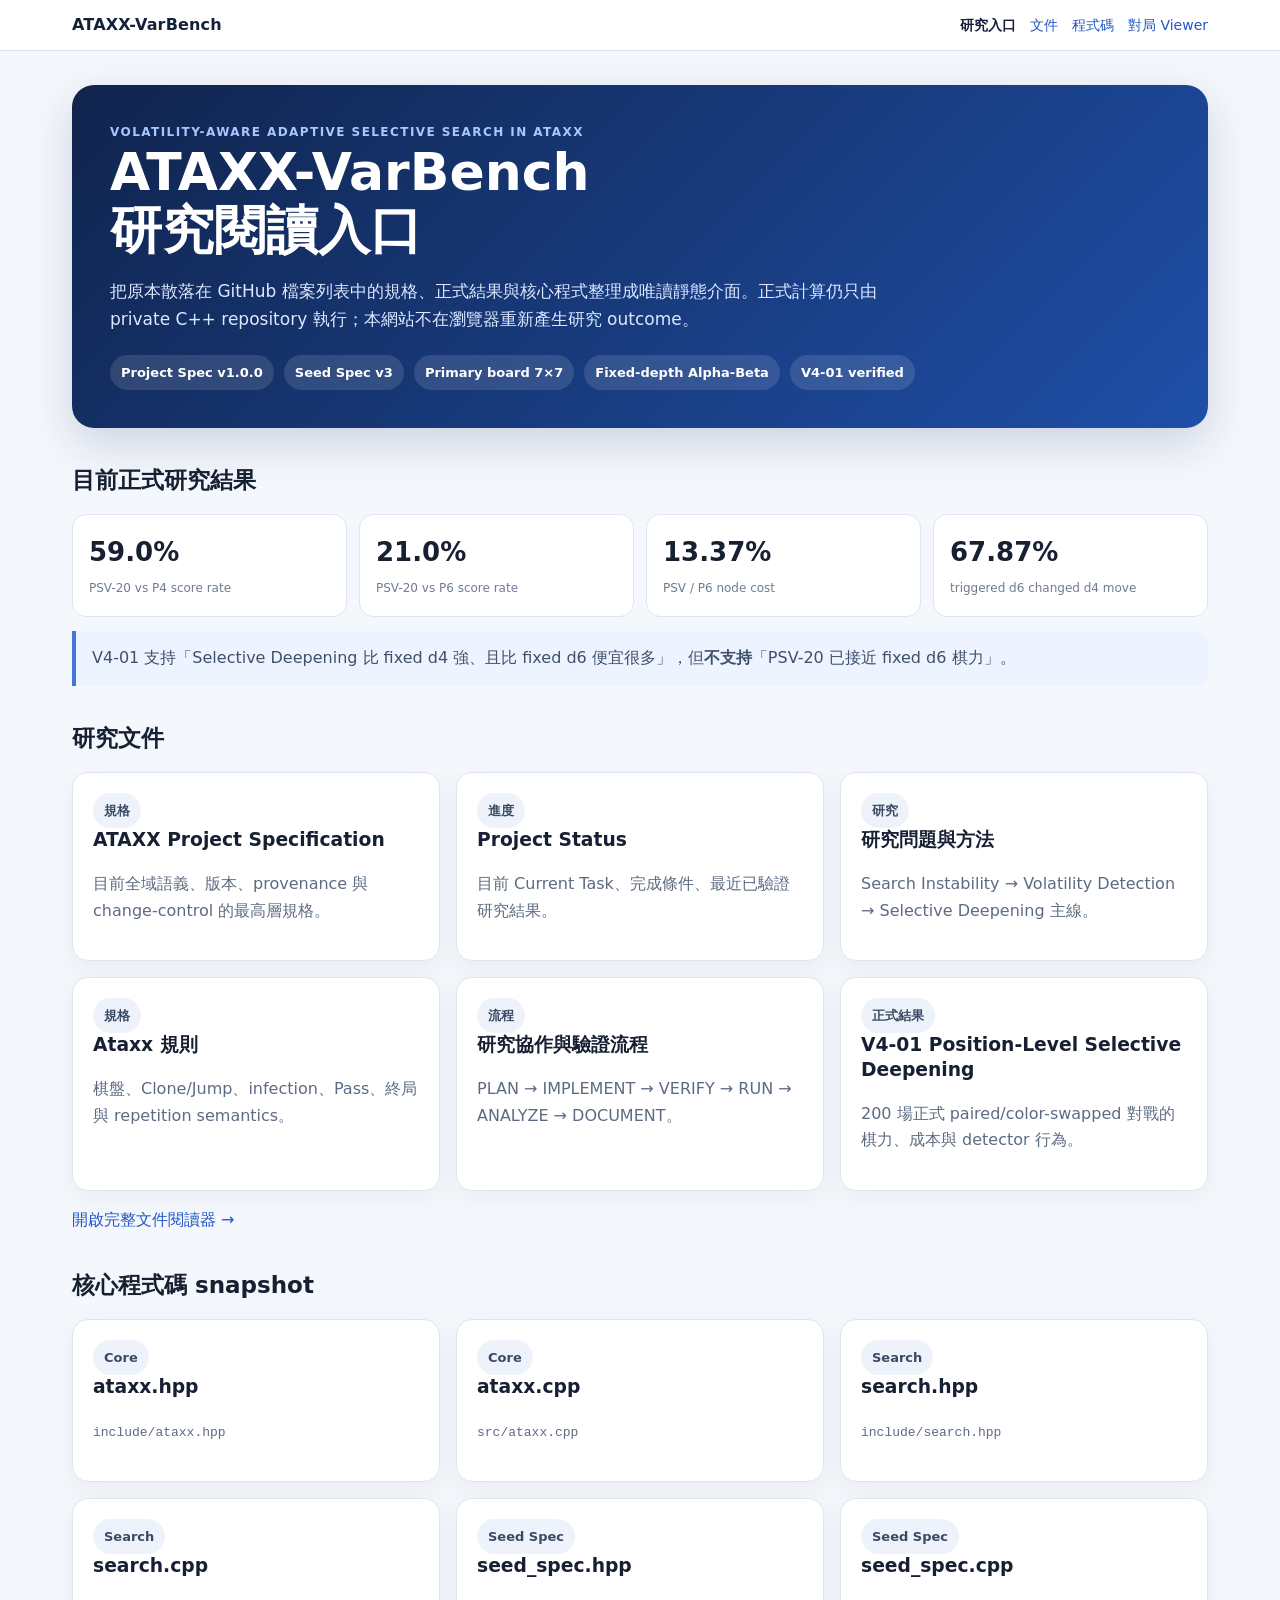
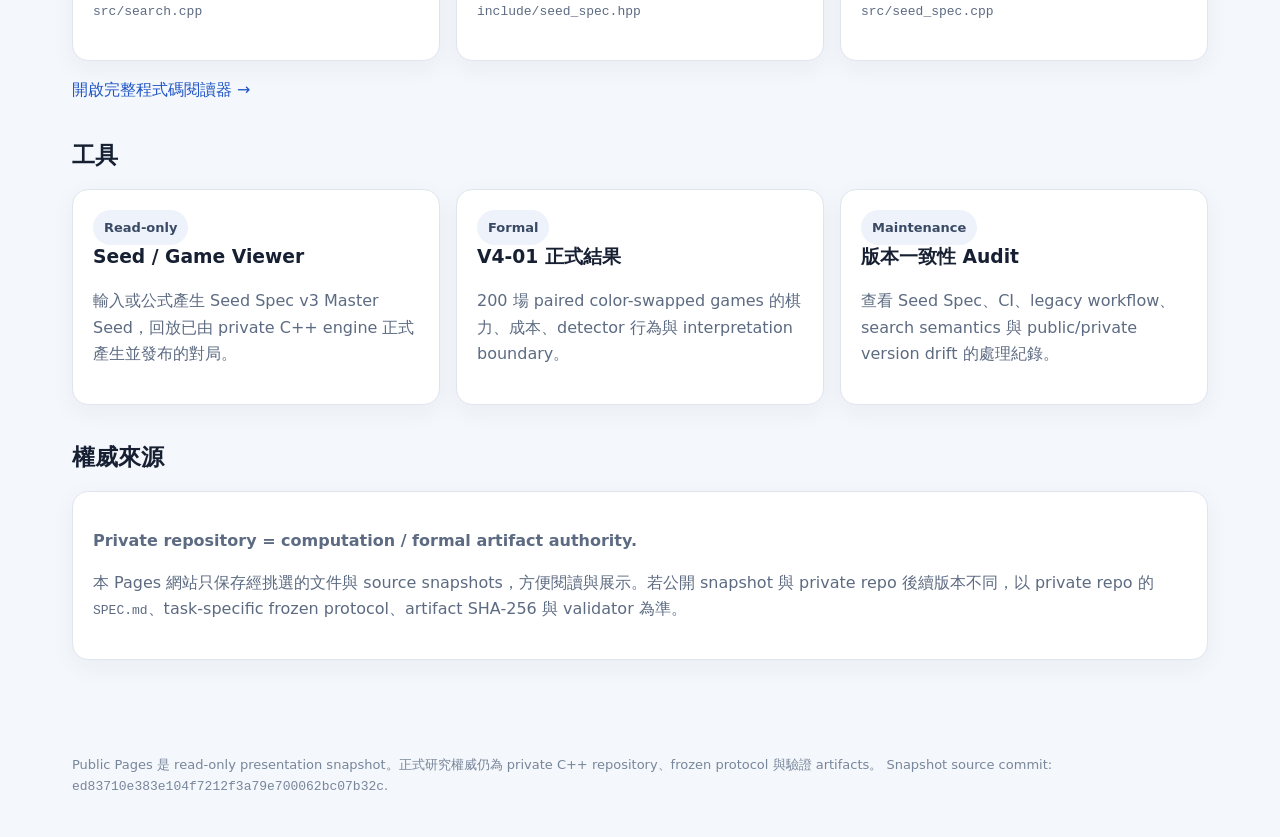
==== commit 823f85e8: "Turn Pages root into research navigation dashboard" ====
--- a/index.html
+++ b/index.html
@@ -3,84 +3,66 @@
 <head>
 <meta charset="utf-8">
 <meta name="viewport" content="width=device-width,initial-scale=1">
-<title>ATAXX-VarBench Seed Viewer</title>
-<style>
-:root{font-family:system-ui,-apple-system,"Segoe UI",sans-serif;color-scheme:dark}*{box-sizing:border-box}body{margin:0;background:#0f172a;color:#f8fafc}.app{max-width:1180px;margin:auto;padding:22px}h1{margin:0 0 6px;font-size:28px}h2{margin:0 0 12px;font-size:20px}.muted{color:#94a3b8}.card,.board-wrap,.panel{background:#1e293b;border:1px solid #334155;border-radius:14px;padding:16px;margin:18px 0}.seed-row{display:grid;grid-template-columns:1fr auto;gap:10px}.generator{display:grid;grid-template-columns:repeat(5,minmax(0,1fr));gap:10px}.field label{display:block;font-size:12px;color:#94a3b8;margin-bottom:6px}input,select,button{width:100%;border:1px solid #475569;border-radius:10px;padding:11px 12px;font-size:15px;background:#0f172a;color:#fff}button{cursor:pointer;background:#2563eb;border-color:#2563eb;font-weight:600}.secondary{background:#334155;border-color:#334155}.seed-results{display:flex;flex-wrap:wrap;gap:8px;margin-top:12px}.seed-chip{width:auto;background:#0f172a}.status{min-height:22px;color:#93c5fd;margin:10px 0}.error{min-height:22px;color:#fca5a5}.layout{display:grid;grid-template-columns:minmax(320px,700px) minmax(280px,1fr);gap:22px;align-items:start}.board-wrap{margin:0}.panel{margin:0}#board{display:grid;gap:3px;width:100%;aspect-ratio:1}.cell{display:grid;place-items:center;border-radius:5px;background:#cbd5e1}.cell.blocked{background:#334155}.piece{width:70%;height:70%;border-radius:50%}.piece.red{background:#ef4444}.piece.blue{background:#3b82f6}.matchup{font-weight:700;font-size:18px}.spec{line-height:1.7;color:#cbd5e1;margin-top:6px}.stat-grid{display:grid;grid-template-columns:1fr 1fr;gap:10px;margin:16px 0}.stat,.move-box{background:#0f172a;border-radius:10px;padding:12px}.stat span{display:block;color:#94a3b8;font-size:12px}.controls{display:grid;grid-template-columns:repeat(3,1fr);gap:8px;margin:14px 0}.controls button{background:#334155}.controls .primary{background:#2563eb}.note{font-size:12px;color:#94a3b8;margin-top:10px}@media(max-width:900px){.generator{grid-template-columns:1fr 1fr}.layout{grid-template-columns:1fr}}@media(max-width:520px){.seed-row,.generator{grid-template-columns:1fr}}
-</style>
+<meta name="description" content="ATAXX-VarBench research documentation, source snapshots, formal results and published game viewer.">
+<title>ATAXX-VarBench Research Portal</title>
+<link rel="stylesheet" href="assets/site.css">
 </head>
 <body>
-<div class="app">
-  <h1>ATAXX-VarBench Seed Viewer</h1>
-  <div class="muted">Seed Spec v3：同一 case + board + density 共用同一 world；Viewer 仍可回放既有 v2 pilot 資料。</div>
-
-  <section class="card">
-    <h2>輸入 Master Seed</h2>
-    <form id="seedForm" class="seed-row">
-      <input id="seedInput" inputmode="numeric" value="0" aria-label="Master Seed">
-      <button type="submit">載入已發布結果</button>
-    </form>
-    <div class="note">若 seed 尚未由正式 C++ engine 執行並發布，Viewer 不會在瀏覽器臨時重算。</div>
+<main id="app" class="page">
+  <section class="hero">
+    <div class="eyebrow">Volatility-Aware Adaptive Selective Search in Ataxx</div>
+    <h1>ATAXX-VarBench<br>研究閱讀入口</h1>
+    <p>把原本散落在 GitHub 檔案列表中的規格、正式結果與核心程式整理成唯讀靜態介面。正式計算仍只由 private C++ repository 執行；本網站不在瀏覽器重新產生研究 outcome。</p>
+    <div class="pill-row">
+      <span class="pill">Project Spec v1.0.0</span>
+      <span class="pill">Seed Spec v3</span>
+      <span class="pill">Primary board 7×7</span>
+      <span class="pill">Fixed-depth Alpha-Beta</span>
+      <span class="pill">V4-01 verified</span>
+    </div>
   </section>
 
-  <section class="card">
-    <h2>公式式 Seed 產生器</h2>
-    <div class="generator">
-      <div class="field"><label>棋盤大小</label><select id="boardSelect"></select></div>
-      <div class="field"><label>障礙比例</label><select id="densitySelect"></select></div>
-      <div class="field"><label>紅方方法</label><select id="redSelect"></select></div>
-      <div class="field"><label>藍方方法</label><select id="blueSelect"></select></div>
-      <div class="field"><label>Case ID</label><input id="caseInput" type="number" min="0" value="0"></div>
+  <section>
+    <h2 class="section-title">目前正式研究結果</h2>
+    <div class="kpi-grid">
+      <div class="kpi"><strong>59.0%</strong><span>PSV-20 vs P4 score rate</span></div>
+      <div class="kpi"><strong>21.0%</strong><span>PSV-20 vs P6 score rate</span></div>
+      <div class="kpi"><strong>13.37%</strong><span>PSV / P6 node cost</span></div>
+      <div class="kpi"><strong>67.87%</strong><span>triggered d6 changed d4 move</span></div>
     </div>
-    <div style="display:grid;grid-template-columns:1fr 1fr;gap:10px;margin-top:10px">
-      <button id="generateBtn" type="button">公式產生 v3 Seed</button>
-      <button id="loadGeneratedBtn" class="secondary" type="button">產生並載入已發布結果</button>
-    </div>
-    <div class="seed-results" id="seedResults"></div>
-    <div class="note">v3 中 agent 組合只影響 Master Seed，不影響同 case 的 world layout。</div>
+    <div class="notice" style="margin-top:14px">V4-01 支持「Selective Deepening 比 fixed d4 強、且比 fixed d6 便宜很多」，但<strong>不支持</strong>「PSV-20 已接近 fixed d6 棋力」。</div>
   </section>
 
-  <div id="status" class="status"></div>
-  <div id="error" class="error"></div>
+  <section>
+    <h2 class="section-title">研究文件</h2>
+    <div id="docGrid" class="grid"><div class="loading">載入文件目錄…</div></div>
+    <p><a href="reader.html?id=spec">開啟完整文件閱讀器 →</a></p>
+  </section>
 
-  <div class="layout">
-    <div class="board-wrap"><div id="board"></div></div>
-    <aside class="panel">
-      <div id="matchup" class="matchup">尚未載入</div>
-      <div id="spec" class="spec"></div>
-      <div class="stat-grid">
-        <div class="stat"><span>回合</span><strong id="turn">0</strong></div>
-        <div class="stat"><span>進度</span><strong id="progress">0 / 0</strong></div>
-        <div class="stat"><span>紅方棋子</span><strong id="redScore">0</strong></div>
-        <div class="stat"><span>藍方棋子</span><strong id="blueScore">0</strong></div>
-      </div>
-      <div class="move-box"><div id="actor" class="muted">開局</div><strong id="move">Initial position</strong></div>
-      <div class="controls"><button id="prev">上一手</button><button id="play" class="primary">播放</button><button id="next">下一手</button></div>
-      <input id="timeline" type="range" min="0" max="0" value="0" step="1">
-      <div id="result" class="muted" style="margin-top:14px"></div>
-    </aside>
-  </div>
-</div>
-<script src="seed-spec.js"></script>
-<script>
-const $=id=>document.getElementById(id);
-const boardSelect=$('boardSelect'),densitySelect=$('densitySelect'),redSelect=$('redSelect'),blueSelect=$('blueSelect'),caseInput=$('caseInput'),seedInput=$('seedInput');
-let data=null,index=0,timer=null;
-function opt(select,value,label){const o=document.createElement('option');o.value=value;o.textContent=label;select.appendChild(o)}
-AtaxxSeedSpec.BOARD_SIZES.forEach(x=>opt(boardSelect,x,`${x}×${x}`));
-AtaxxSeedSpec.DENSITIES.forEach(x=>opt(densitySelect,x,`${x}%`));
-AtaxxSeedSpec.AGENTS.forEach(x=>{opt(redSelect,x.id,x.label);opt(blueSelect,x.id,x.label)});
-function generatedSeed(){return AtaxxSeedSpec.encode({boardSize:Number(boardSelect.value),densityPercent:Number(densitySelect.value),redAgent:redSelect.value,blueAgent:blueSelect.value,caseId:BigInt(caseInput.value||0)})}
-function showGenerated(seed){const d=AtaxxSeedSpec.decode(seed);$('seedResults').innerHTML='';const b=document.createElement('button');b.className='seed-chip';b.textContent=String(seed);b.onclick=()=>loadSeed(seed);$('seedResults').appendChild(b);$('status').textContent=`Seed ${seed} = v${d.version}, ${d.boardSize}×${d.boardSize}, ${d.densityPercent}%, ${d.redAgent.label} vs ${d.blueAgent.label}, case ${d.caseId}`;return seed}
-function renderBoard(text,n){const el=$('board');el.replaceChildren();el.style.gridTemplateColumns=`repeat(${n},1fr)`;for(const v of text){const c=document.createElement('div');c.className=v==='#'?'cell blocked':'cell';if(v==='R'||v==='B'){const p=document.createElement('div');p.className=`piece ${v==='R'?'red':'blue'}`;c.appendChild(p)}el.appendChild(c)}}
-function render(){if(!data)return;const f=data.frames[index];renderBoard(f.board,data.board_size);$('turn').textContent=f.turn;$('progress').textContent=`${index} / ${data.frames.length-1}`;$('redScore').textContent=f.red;$('blueScore').textContent=f.blue;$('actor').textContent=f.player==='Start'?'開局':`${f.player} · ${f.agent}`;$('move').textContent=f.move;$('timeline').value=index;$('prev').disabled=index===0;$('next').disabled=index===data.frames.length-1}
-function stop(){if(timer!==null){clearInterval(timer);timer=null}$('play').textContent='播放'}
-function start(){if(!data)return;if(index>=data.frames.length-1)index=0;stop();timer=setInterval(()=>{if(index>=data.frames.length-1){stop();return}index++;render()},700);$('play').textContent='暫停'}
-async function loadSeed(seedValue){stop();$('error').textContent='';const seed=BigInt(seedValue);seedInput.value=String(seed);let decoded;try{decoded=AtaxxSeedSpec.decode(seed)}catch(e){$('error').textContent=e.message;return}$('status').textContent='正在讀取已發布資料…';try{const r=await fetch(`data/runs/${seed}.json`,{cache:'no-store'});if(!r.ok)throw new Error('NOT_PUBLISHED');const x=await r.json();if(String(x.seed)!==String(seed)||![2,3].includes(x.spec_version))throw new Error('INVALID_DATA');data=x;index=0;$('timeline').max=x.frames.length-1;$('matchup').textContent=`${x.red_agent.label}（紅） vs ${x.blue_agent.label}（藍）`;let spec=`Master Seed：<b>${x.seed}</b><br>Case ID：${x.case_id}<br>棋盤：${x.board_size}×${x.board_size}<br>障礙比例：${x.density_percent}%<br>Seed Spec：v${x.spec_version}`;if(x.world_key!==undefined)spec+=`<br>World Key：${x.world_key}`;$('spec').innerHTML=spec;$('result').textContent=`結果：${x.winner} · ${x.turns} 回合 · ${x.blocked} 個障礙 · ${x.total_search_nodes} search nodes · ${x.termination_reason||'natural'}`;$('status').textContent='已載入正式保存的模擬資料。';render();history.replaceState(null,'',`?seed=${seed}`)}catch(e){data=null;$('status').textContent='';$('error').textContent=e.message==='NOT_PUBLISHED'?`Seed ${seed} 尚未發布正式模擬資料。`:'資料格式錯誤或載入失敗。';$('matchup').textContent=`${decoded.redAgent.label} vs ${decoded.blueAgent.label}`;$('spec').textContent=`Seed ${seed} · v${decoded.version} · case ${decoded.caseId}`}}
-$('generateBtn').onclick=()=>showGenerated(generatedSeed());
-$('loadGeneratedBtn').onclick=()=>loadSeed(showGenerated(generatedSeed()));
-$('seedForm').onsubmit=e=>{e.preventDefault();if(/^\d+$/.test(seedInput.value.trim()))loadSeed(BigInt(seedInput.value.trim()));else $('error').textContent='Master Seed 必須是非負整數。'};
-$('prev').onclick=()=>{stop();if(index>0)index--;render()};$('next').onclick=()=>{stop();if(data&&index<data.frames.length-1)index++;render()};$('play').onclick=()=>timer===null?start():stop();$('timeline').oninput=()=>{stop();index=Number($('timeline').value);render()};
-const params=new URLSearchParams(location.search);if(params.has('seed')){seedInput.value=params.get('seed');loadSeed(BigInt(seedInput.value))}
-</script>
+  <section>
+    <h2 class="section-title">核心程式碼 snapshot</h2>
+    <div id="codeGrid" class="grid"><div class="loading">載入程式目錄…</div></div>
+    <p><a href="code.html?id=ataxx-cpp">開啟完整程式碼閱讀器 →</a></p>
+  </section>
+
+  <section>
+    <h2 class="section-title">工具</h2>
+    <div class="grid">
+      <a class="card card-link" href="viewer.html"><span class="pill">Read-only</span><h3>Seed / Game Viewer</h3><p>輸入或公式產生 Seed Spec v3 Master Seed，回放已由 private C++ engine 正式產生並發布的對局。</p></a>
+      <a class="card card-link" href="reader.html?id=v4-results"><span class="pill">Formal</span><h3>V4-01 正式結果</h3><p>200 場 paired color-swapped games 的棋力、成本、detector 行為與 interpretation boundary。</p></a>
+      <a class="card card-link" href="reader.html?id=audit"><span class="pill">Maintenance</span><h3>版本一致性 Audit</h3><p>查看 Seed Spec、CI、legacy workflow、search semantics 與 public/private version drift 的處理紀錄。</p></a>
+    </div>
+  </section>
+
+  <section>
+    <h2 class="section-title">權威來源</h2>
+    <div class="card">
+      <p><strong>Private repository = computation / formal artifact authority.</strong></p>
+      <p>本 Pages 網站只保存經挑選的文件與 source snapshots，方便閱讀與展示。若公開 snapshot 與 private repo 後續版本不同，以 private repo 的 <code>SPEC.md</code>、task-specific frozen protocol、artifact SHA-256 與 validator 為準。</p>
+    </div>
+  </section>
+</main>
+<script src="assets/site.js"></script>
+<script>SITE.safeInit(SITE.initHome);</script>
 </body>
 </html>
--- a/assets/site.css
+++ b/assets/site.css
@@ -0,0 +1 @@
+:root{font-family:Inter,ui-sans-serif,system-ui,-apple-system,BlinkMacSystemFont,"Segoe UI","Noto Sans TC",sans-serif;color:#172033;background:#f4f7fb;line-height:1.65}*{box-sizing:border-box}body{margin:0;background:#f4f7fb;color:#172033}a{color:#2156c7;text-decoration:none}a:hover{text-decoration:underline}.topbar{position:sticky;top:0;z-index:20;background:rgba(255,255,255,.94);backdrop-filter:blur(12px);border-bottom:1px solid #dfe5ef}.topbar-inner{max-width:1180px;margin:auto;display:flex;align-items:center;justify-content:space-between;gap:18px;padding:12px 22px}.brand{font-weight:800;color:#15213a;letter-spacing:.01em}.nav{display:flex;gap:14px;flex-wrap:wrap;font-size:14px}.page{max-width:1180px;margin:auto;padding:34px 22px 70px}.hero{background:linear-gradient(135deg,#10244d,#1f4fa8);color:white;border-radius:22px;padding:38px;margin-bottom:28px;box-shadow:0 16px 44px rgba(27,58,117,.18)}.hero h1{font-size:clamp(30px,5vw,52px);line-height:1.12;margin:0 0 12px}.hero p{max-width:820px;color:#dce8ff;font-size:17px}.eyebrow{text-transform:uppercase;letter-spacing:.12em;font-size:12px;font-weight:800;color:#8fb7ff}.hero .eyebrow{color:#a9c7ff}.pill-row{display:flex;gap:10px;flex-wrap:wrap;margin-top:22px}.pill{display:inline-flex;align-items:center;padding:7px 11px;border-radius:999px;background:#eef3fb;color:#3a4a64;font-size:13px;font-weight:650}.hero .pill{background:rgba(255,255,255,.12);color:#fff}.grid{display:grid;grid-template-columns:repeat(3,minmax(0,1fr));gap:16px}.card{background:white;border:1px solid #dfe5ef;border-radius:16px;padding:20px;box-shadow:0 7px 24px rgba(31,45,75,.05)}.card h2,.card h3{margin-top:0;line-height:1.3}.card p{color:#5d6b82}.card-link{display:block;color:inherit}.card-link:hover{text-decoration:none;border-color:#aac1ef;transform:translateY(-1px)}.section-title{margin:34px 0 14px;font-size:23px}.notice{border-left:4px solid #4776d9;background:#edf3ff;padding:14px 16px;border-radius:0 12px 12px 0;color:#40506a}.warning{border-left-color:#d18a18;background:#fff7e6}.meta{display:flex;gap:10px;flex-wrap:wrap;color:#6c7a90;font-size:13px;margin:8px 0 22px}.article-shell{display:grid;grid-template-columns:minmax(0,820px) 280px;gap:28px;align-items:start}.article{background:white;border:1px solid #dfe5ef;border-radius:18px;padding:34px 42px;box-shadow:0 8px 26px rgba(31,45,75,.05)}.article h1{font-size:32px;line-height:1.2}.article h2{font-size:24px;margin-top:38px;padding-top:8px;border-top:1px solid #edf0f5}.article h3{font-size:19px;margin-top:28px}.article code{font-family:"SFMono-Regular",Consolas,"Liberation Mono",monospace;background:#f0f3f8;border-radius:5px;padding:2px 5px;font-size:.92em}.article pre{background:#101827;color:#e7edf7;border-radius:12px;padding:17px;overflow:auto;line-height:1.55}.article pre code{background:transparent;padding:0}.article table{width:100%;border-collapse:collapse;margin:18px 0;font-size:14px}.article th,.article td{border:1px solid #dfe5ef;padding:9px 11px;text-align:left;vertical-align:top}.article th{background:#f5f7fb}.article blockquote{margin:18px 0;border-left:4px solid #95acd8;padding:4px 0 4px 16px;color:#53627a}.toc{position:sticky;top:76px;background:white;border:1px solid #dfe5ef;border-radius:16px;padding:18px;max-height:calc(100vh - 100px);overflow:auto}.toc h3{margin:0 0 10px}.toc a{display:block;padding:4px 0;font-size:13px;color:#556681}.toc a.depth-3{padding-left:12px}.code-layout{display:grid;grid-template-columns:290px minmax(0,1fr);gap:18px}.file-panel,.code-panel{background:white;border:1px solid #dfe5ef;border-radius:16px;overflow:hidden}.file-panel{padding:16px;position:sticky;top:76px;max-height:calc(100vh - 100px);overflow:auto}.file-link{display:block;border-radius:8px;padding:8px 10px;color:#46556d;font-size:13px}.file-link.active{background:#eaf1ff;color:#164eae;font-weight:700}.code-head{padding:16px 18px;border-bottom:1px solid #dfe5ef}.code-wrap{overflow:auto;background:#101827;color:#e7edf7;max-height:calc(100vh - 185px)}.code-table{border-collapse:collapse;width:100%;font:13px/1.55 "SFMono-Regular",Consolas,"Liberation Mono",monospace}.code-table td{vertical-align:top}.line-no{user-select:none;text-align:right;color:#65728a;padding:0 14px;border-right:1px solid #263247;width:1%;white-space:nowrap}.line-code{white-space:pre;padding:0 16px}.btn{display:inline-flex;align-items:center;justify-content:center;border:1px solid #cad4e5;border-radius:9px;background:white;color:#24334d;padding:8px 12px;font-weight:650;cursor:pointer}.btn.primary{background:#2156c7;color:white;border-color:#2156c7}.footer{max-width:1180px;margin:auto;padding:24px 22px 40px;color:#78869b;font-size:13px}.loading{color:#75849b;padding:20px}.kpi-grid{display:grid;grid-template-columns:repeat(4,minmax(0,1fr));gap:12px}.kpi{background:#fff;border:1px solid #dfe5ef;border-radius:14px;padding:16px}.kpi strong{font-size:26px;display:block}.kpi span{color:#6f7c90;font-size:12px}@media(max-width:900px){.grid,.kpi-grid{grid-template-columns:1fr 1fr}.article-shell,.code-layout{grid-template-columns:1fr}.toc,.file-panel{position:static;max-height:none}.article{padding:26px 22px}.code-wrap{max-height:none}}@media(max-width:560px){.grid,.kpi-grid{grid-template-columns:1fr}.topbar-inner{align-items:flex-start;flex-direction:column}.hero{padding:28px 22px}.page{padding:24px 14px 54px}.article{border-radius:12px}}
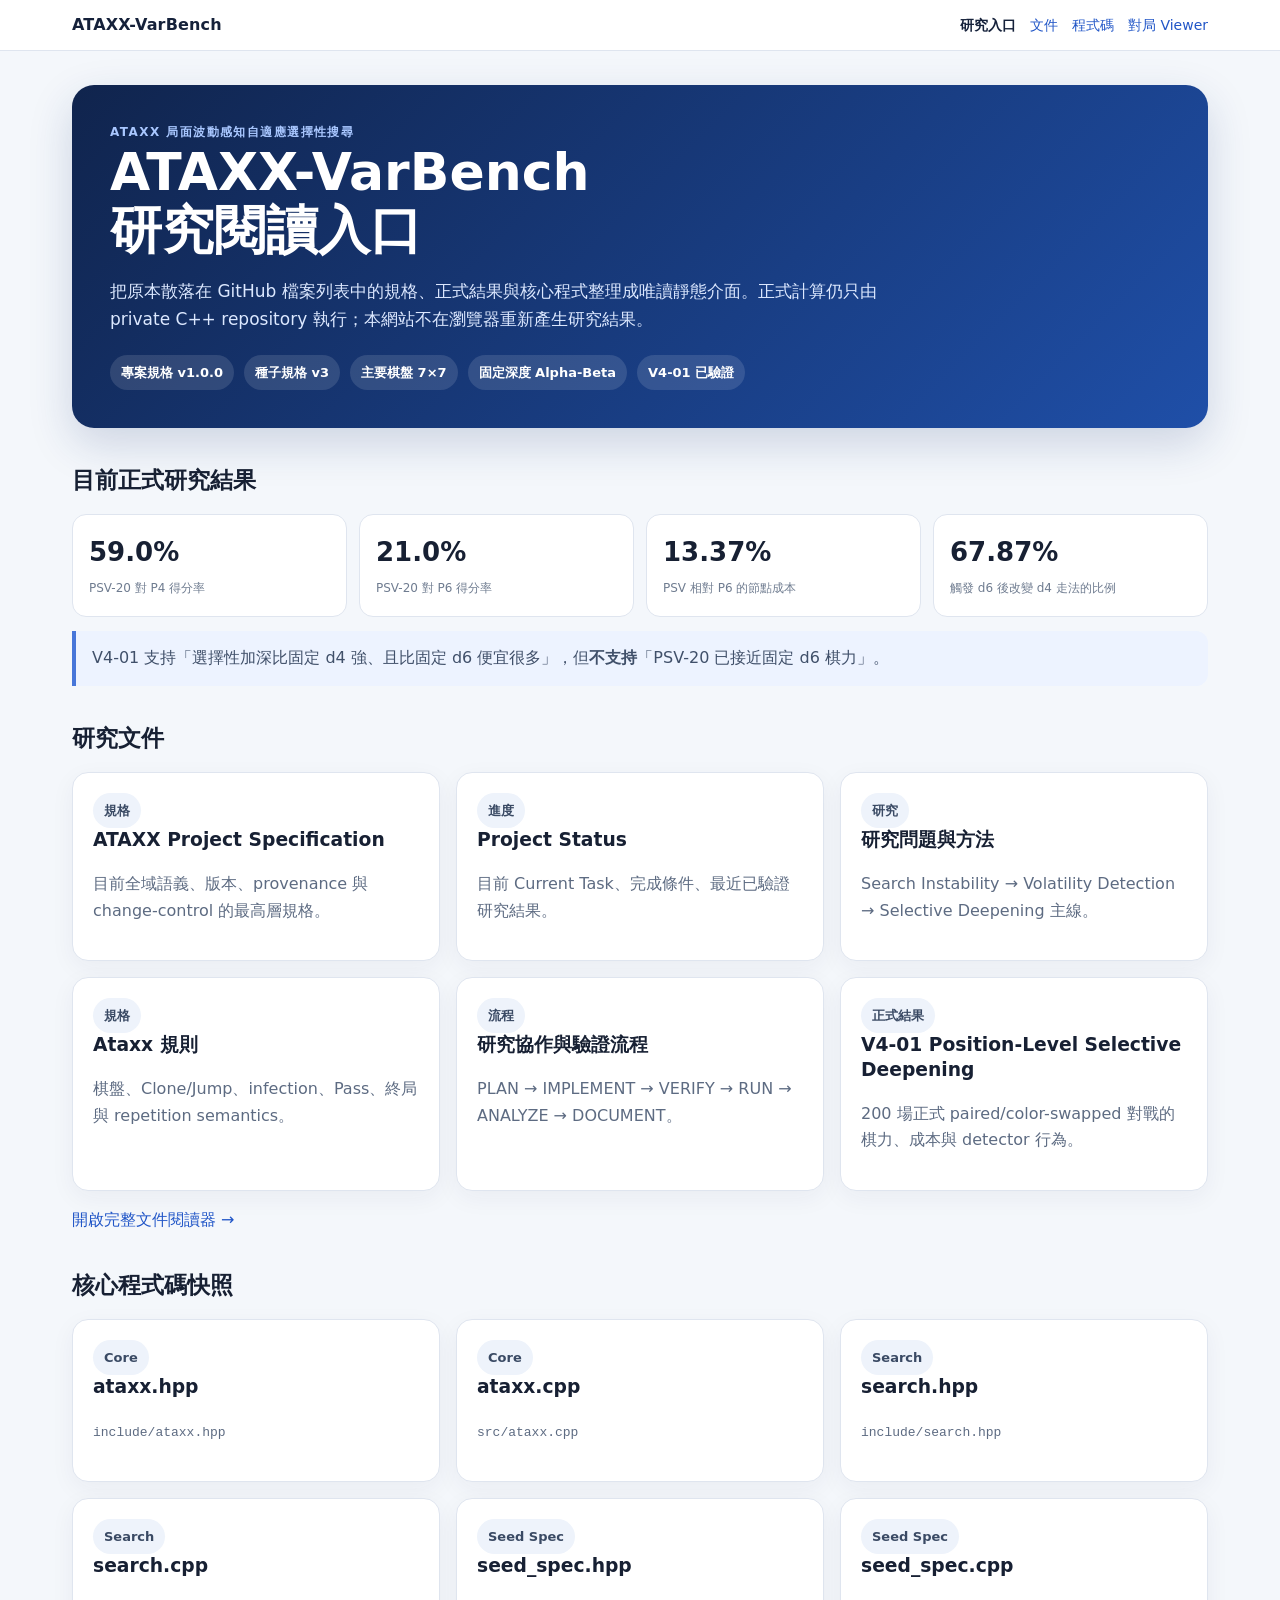
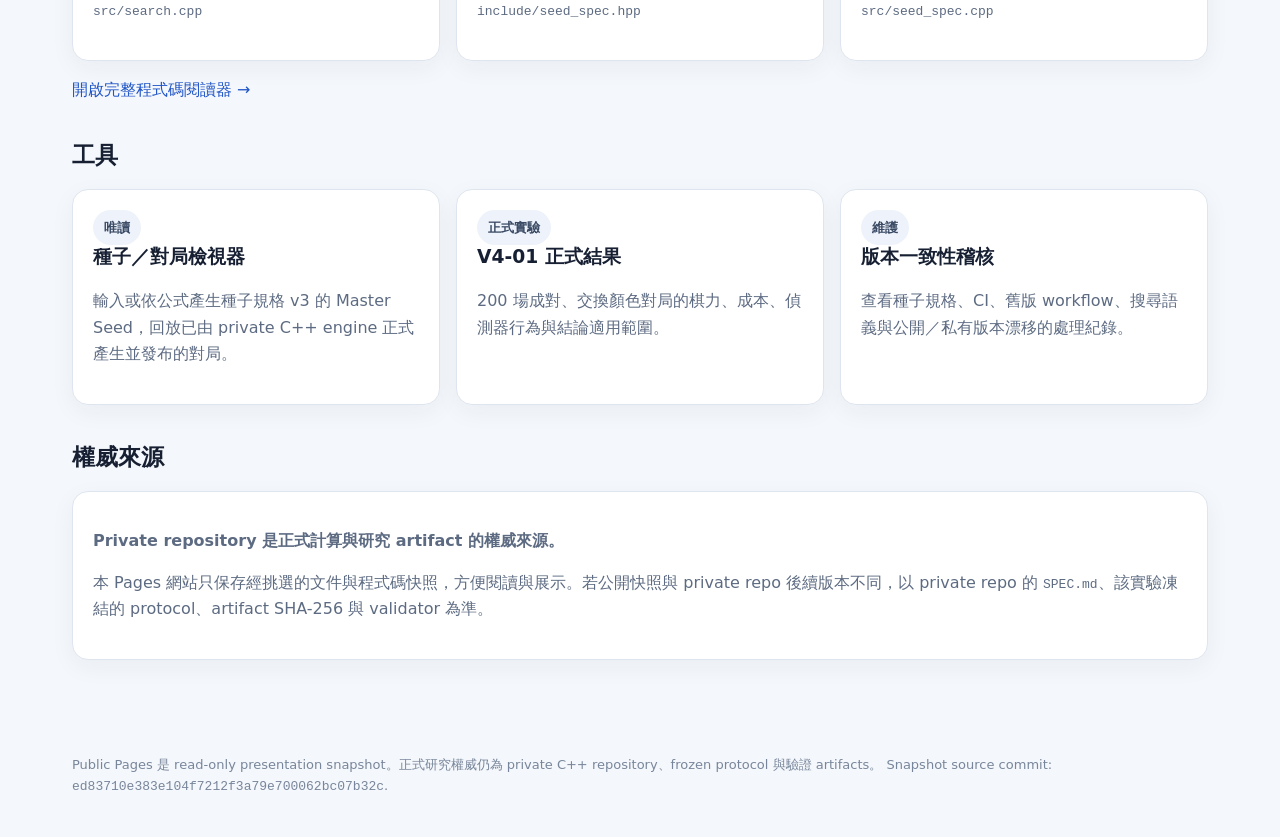
==== commit e95dd8fd: "Localize research portal homepage to Traditional Chinese" ====
--- a/index.html
+++ b/index.html
@@ -3,34 +3,34 @@
 <head>
 <meta charset="utf-8">
 <meta name="viewport" content="width=device-width,initial-scale=1">
-<meta name="description" content="ATAXX-VarBench research documentation, source snapshots, formal results and published game viewer.">
-<title>ATAXX-VarBench Research Portal</title>
+<meta name="description" content="ATAXX-VarBench 研究文件、程式碼快照、正式結果與已發布對局檢視器。">
+<title>ATAXX-VarBench 研究入口</title>
 <link rel="stylesheet" href="assets/site.css">
 </head>
 <body>
 <main id="app" class="page">
   <section class="hero">
-    <div class="eyebrow">Volatility-Aware Adaptive Selective Search in Ataxx</div>
+    <div class="eyebrow">Ataxx 局面波動感知自適應選擇性搜尋</div>
     <h1>ATAXX-VarBench<br>研究閱讀入口</h1>
-    <p>把原本散落在 GitHub 檔案列表中的規格、正式結果與核心程式整理成唯讀靜態介面。正式計算仍只由 private C++ repository 執行；本網站不在瀏覽器重新產生研究 outcome。</p>
+    <p>把原本散落在 GitHub 檔案列表中的規格、正式結果與核心程式整理成唯讀靜態介面。正式計算仍只由 private C++ repository 執行；本網站不在瀏覽器重新產生研究結果。</p>
     <div class="pill-row">
-      <span class="pill">Project Spec v1.0.0</span>
-      <span class="pill">Seed Spec v3</span>
-      <span class="pill">Primary board 7×7</span>
-      <span class="pill">Fixed-depth Alpha-Beta</span>
-      <span class="pill">V4-01 verified</span>
+      <span class="pill">專案規格 v1.0.0</span>
+      <span class="pill">種子規格 v3</span>
+      <span class="pill">主要棋盤 7×7</span>
+      <span class="pill">固定深度 Alpha-Beta</span>
+      <span class="pill">V4-01 已驗證</span>
     </div>
   </section>
 
   <section>
     <h2 class="section-title">目前正式研究結果</h2>
     <div class="kpi-grid">
-      <div class="kpi"><strong>59.0%</strong><span>PSV-20 vs P4 score rate</span></div>
-      <div class="kpi"><strong>21.0%</strong><span>PSV-20 vs P6 score rate</span></div>
-      <div class="kpi"><strong>13.37%</strong><span>PSV / P6 node cost</span></div>
-      <div class="kpi"><strong>67.87%</strong><span>triggered d6 changed d4 move</span></div>
+      <div class="kpi"><strong>59.0%</strong><span>PSV-20 對 P4 得分率</span></div>
+      <div class="kpi"><strong>21.0%</strong><span>PSV-20 對 P6 得分率</span></div>
+      <div class="kpi"><strong>13.37%</strong><span>PSV 相對 P6 的節點成本</span></div>
+      <div class="kpi"><strong>67.87%</strong><span>觸發 d6 後改變 d4 走法的比例</span></div>
     </div>
-    <div class="notice" style="margin-top:14px">V4-01 支持「Selective Deepening 比 fixed d4 強、且比 fixed d6 便宜很多」，但<strong>不支持</strong>「PSV-20 已接近 fixed d6 棋力」。</div>
+    <div class="notice" style="margin-top:14px">V4-01 支持「選擇性加深比固定 d4 強、且比固定 d6 便宜很多」，但<strong>不支持</strong>「PSV-20 已接近固定 d6 棋力」。</div>
   </section>
 
   <section>
@@ -40,7 +40,7 @@
   </section>
 
   <section>
-    <h2 class="section-title">核心程式碼 snapshot</h2>
+    <h2 class="section-title">核心程式碼快照</h2>
     <div id="codeGrid" class="grid"><div class="loading">載入程式目錄…</div></div>
     <p><a href="code.html?id=ataxx-cpp">開啟完整程式碼閱讀器 →</a></p>
   </section>
@@ -48,17 +48,17 @@
   <section>
     <h2 class="section-title">工具</h2>
     <div class="grid">
-      <a class="card card-link" href="viewer.html"><span class="pill">Read-only</span><h3>Seed / Game Viewer</h3><p>輸入或公式產生 Seed Spec v3 Master Seed，回放已由 private C++ engine 正式產生並發布的對局。</p></a>
-      <a class="card card-link" href="reader.html?id=v4-results"><span class="pill">Formal</span><h3>V4-01 正式結果</h3><p>200 場 paired color-swapped games 的棋力、成本、detector 行為與 interpretation boundary。</p></a>
-      <a class="card card-link" href="reader.html?id=audit"><span class="pill">Maintenance</span><h3>版本一致性 Audit</h3><p>查看 Seed Spec、CI、legacy workflow、search semantics 與 public/private version drift 的處理紀錄。</p></a>
+      <a class="card card-link" href="viewer.html"><span class="pill">唯讀</span><h3>種子／對局檢視器</h3><p>輸入或依公式產生種子規格 v3 的 Master Seed，回放已由 private C++ engine 正式產生並發布的對局。</p></a>
+      <a class="card card-link" href="reader.html?id=v4-results"><span class="pill">正式實驗</span><h3>V4-01 正式結果</h3><p>200 場成對、交換顏色對局的棋力、成本、偵測器行為與結論適用範圍。</p></a>
+      <a class="card card-link" href="reader.html?id=audit"><span class="pill">維護</span><h3>版本一致性稽核</h3><p>查看種子規格、CI、舊版 workflow、搜尋語義與公開／私有版本漂移的處理紀錄。</p></a>
     </div>
   </section>
 
   <section>
     <h2 class="section-title">權威來源</h2>
     <div class="card">
-      <p><strong>Private repository = computation / formal artifact authority.</strong></p>
-      <p>本 Pages 網站只保存經挑選的文件與 source snapshots，方便閱讀與展示。若公開 snapshot 與 private repo 後續版本不同，以 private repo 的 <code>SPEC.md</code>、task-specific frozen protocol、artifact SHA-256 與 validator 為準。</p>
+      <p><strong>Private repository 是正式計算與研究 artifact 的權威來源。</strong></p>
+      <p>本 Pages 網站只保存經挑選的文件與程式碼快照，方便閱讀與展示。若公開快照與 private repo 後續版本不同，以 private repo 的 <code>SPEC.md</code>、該實驗凍結的 protocol、artifact SHA-256 與 validator 為準。</p>
     </div>
   </section>
 </main>
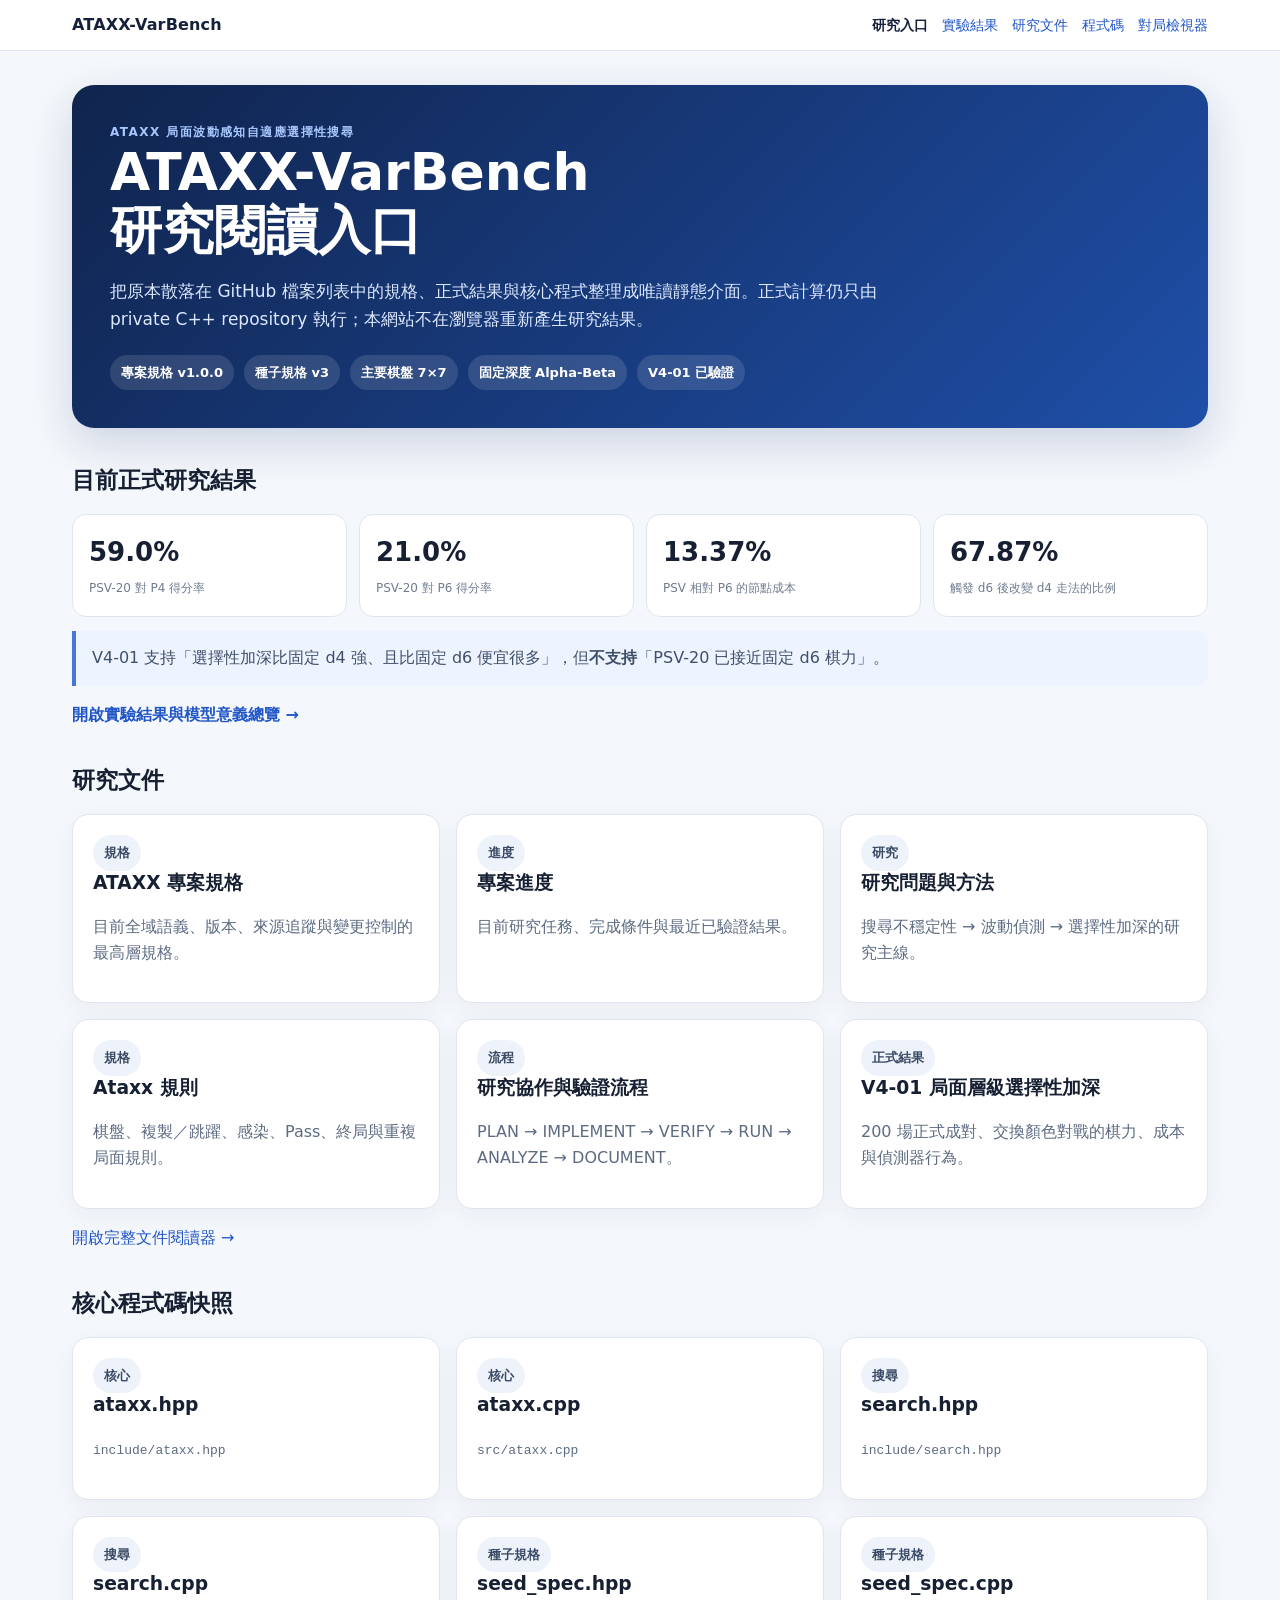
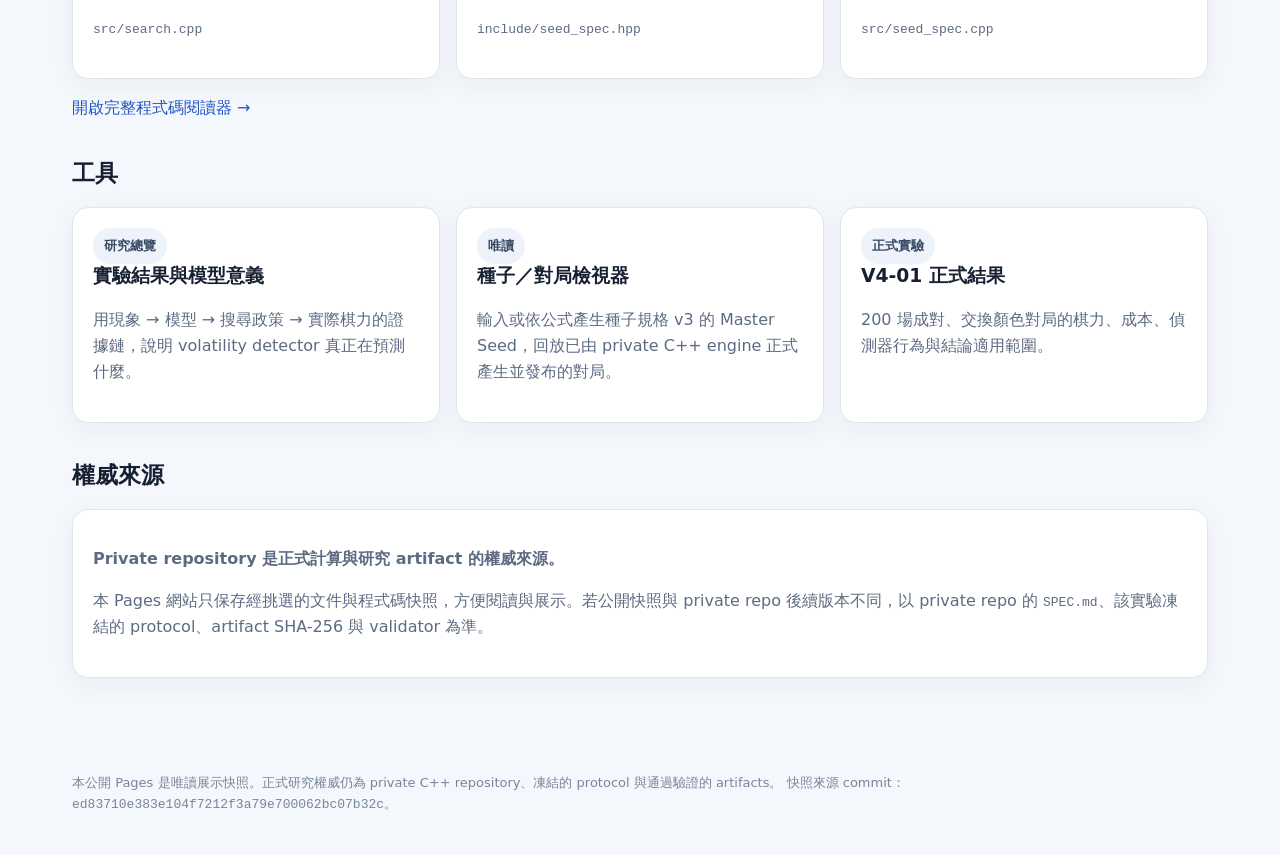
==== commit 74dab70a: "Link experiment results overview from homepage" ====
--- a/index.html
+++ b/index.html
@@ -31,6 +31,7 @@
       <div class="kpi"><strong>67.87%</strong><span>觸發 d6 後改變 d4 走法的比例</span></div>
     </div>
     <div class="notice" style="margin-top:14px">V4-01 支持「選擇性加深比固定 d4 強、且比固定 d6 便宜很多」，但<strong>不支持</strong>「PSV-20 已接近固定 d6 棋力」。</div>
+    <p><a href="results.html"><strong>開啟實驗結果與模型意義總覽 →</strong></a></p>
   </section>
 
   <section>
@@ -48,9 +49,9 @@
   <section>
     <h2 class="section-title">工具</h2>
     <div class="grid">
+      <a class="card card-link" href="results.html"><span class="pill">研究總覽</span><h3>實驗結果與模型意義</h3><p>用現象 → 模型 → 搜尋政策 → 實際棋力的證據鏈，說明 volatility detector 真正在預測什麼。</p></a>
       <a class="card card-link" href="viewer.html"><span class="pill">唯讀</span><h3>種子／對局檢視器</h3><p>輸入或依公式產生種子規格 v3 的 Master Seed，回放已由 private C++ engine 正式產生並發布的對局。</p></a>
       <a class="card card-link" href="reader.html?id=v4-results"><span class="pill">正式實驗</span><h3>V4-01 正式結果</h3><p>200 場成對、交換顏色對局的棋力、成本、偵測器行為與結論適用範圍。</p></a>
-      <a class="card card-link" href="reader.html?id=audit"><span class="pill">維護</span><h3>版本一致性稽核</h3><p>查看種子規格、CI、舊版 workflow、搜尋語義與公開／私有版本漂移的處理紀錄。</p></a>
     </div>
   </section>
 
--- a/assets/site.css
+++ b/assets/site.css
@@ -1 +1 @@
-:root{font-family:Inter,ui-sans-serif,system-ui,-apple-system,BlinkMacSystemFont,"Segoe UI","Noto Sans TC",sans-serif;color:#172033;background:#f4f7fb;line-height:1.65}*{box-sizing:border-box}body{margin:0;background:#f4f7fb;color:#172033}a{color:#2156c7;text-decoration:none}a:hover{text-decoration:underline}.topbar{position:sticky;top:0;z-index:20;background:rgba(255,255,255,.94);backdrop-filter:blur(12px);border-bottom:1px solid #dfe5ef}.topbar-inner{max-width:1180px;margin:auto;display:flex;align-items:center;justify-content:space-between;gap:18px;padding:12px 22px}.brand{font-weight:800;color:#15213a;letter-spacing:.01em}.nav{display:flex;gap:14px;flex-wrap:wrap;font-size:14px}.page{max-width:1180px;margin:auto;padding:34px 22px 70px}.hero{background:linear-gradient(135deg,#10244d,#1f4fa8);color:white;border-radius:22px;padding:38px;margin-bottom:28px;box-shadow:0 16px 44px rgba(27,58,117,.18)}.hero h1{font-size:clamp(30px,5vw,52px);line-height:1.12;margin:0 0 12px}.hero p{max-width:820px;color:#dce8ff;font-size:17px}.eyebrow{text-transform:uppercase;letter-spacing:.12em;font-size:12px;font-weight:800;color:#8fb7ff}.hero .eyebrow{color:#a9c7ff}.pill-row{display:flex;gap:10px;flex-wrap:wrap;margin-top:22px}.pill{display:inline-flex;align-items:center;padding:7px 11px;border-radius:999px;background:#eef3fb;color:#3a4a64;font-size:13px;font-weight:650}.hero .pill{background:rgba(255,255,255,.12);color:#fff}.grid{display:grid;grid-template-columns:repeat(3,minmax(0,1fr));gap:16px}.card{background:white;border:1px solid #dfe5ef;border-radius:16px;padding:20px;box-shadow:0 7px 24px rgba(31,45,75,.05)}.card h2,.card h3{margin-top:0;line-height:1.3}.card p{color:#5d6b82}.card-link{display:block;color:inherit}.card-link:hover{text-decoration:none;border-color:#aac1ef;transform:translateY(-1px)}.section-title{margin:34px 0 14px;font-size:23px}.notice{border-left:4px solid #4776d9;background:#edf3ff;padding:14px 16px;border-radius:0 12px 12px 0;color:#40506a}.warning{border-left-color:#d18a18;background:#fff7e6}.meta{display:flex;gap:10px;flex-wrap:wrap;color:#6c7a90;font-size:13px;margin:8px 0 22px}.article-shell{display:grid;grid-template-columns:minmax(0,820px) 280px;gap:28px;align-items:start}.article{background:white;border:1px solid #dfe5ef;border-radius:18px;padding:34px 42px;box-shadow:0 8px 26px rgba(31,45,75,.05)}.article h1{font-size:32px;line-height:1.2}.article h2{font-size:24px;margin-top:38px;padding-top:8px;border-top:1px solid #edf0f5}.article h3{font-size:19px;margin-top:28px}.article code{font-family:"SFMono-Regular",Consolas,"Liberation Mono",monospace;background:#f0f3f8;border-radius:5px;padding:2px 5px;font-size:.92em}.article pre{background:#101827;color:#e7edf7;border-radius:12px;padding:17px;overflow:auto;line-height:1.55}.article pre code{background:transparent;padding:0}.article table{width:100%;border-collapse:collapse;margin:18px 0;font-size:14px}.article th,.article td{border:1px solid #dfe5ef;padding:9px 11px;text-align:left;vertical-align:top}.article th{background:#f5f7fb}.article blockquote{margin:18px 0;border-left:4px solid #95acd8;padding:4px 0 4px 16px;color:#53627a}.toc{position:sticky;top:76px;background:white;border:1px solid #dfe5ef;border-radius:16px;padding:18px;max-height:calc(100vh - 100px);overflow:auto}.toc h3{margin:0 0 10px}.toc a{display:block;padding:4px 0;font-size:13px;color:#556681}.toc a.depth-3{padding-left:12px}.code-layout{display:grid;grid-template-columns:290px minmax(0,1fr);gap:18px}.file-panel,.code-panel{background:white;border:1px solid #dfe5ef;border-radius:16px;overflow:hidden}.file-panel{padding:16px;position:sticky;top:76px;max-height:calc(100vh - 100px);overflow:auto}.file-link{display:block;border-radius:8px;padding:8px 10px;color:#46556d;font-size:13px}.file-link.active{background:#eaf1ff;color:#164eae;font-weight:700}.code-head{padding:16px 18px;border-bottom:1px solid #dfe5ef}.code-wrap{overflow:auto;background:#101827;color:#e7edf7;max-height:calc(100vh - 185px)}.code-table{border-collapse:collapse;width:100%;font:13px/1.55 "SFMono-Regular",Consolas,"Liberation Mono",monospace}.code-table td{vertical-align:top}.line-no{user-select:none;text-align:right;color:#65728a;padding:0 14px;border-right:1px solid #263247;width:1%;white-space:nowrap}.line-code{white-space:pre;padding:0 16px}.btn{display:inline-flex;align-items:center;justify-content:center;border:1px solid #cad4e5;border-radius:9px;background:white;color:#24334d;padding:8px 12px;font-weight:650;cursor:pointer}.btn.primary{background:#2156c7;color:white;border-color:#2156c7}.footer{max-width:1180px;margin:auto;padding:24px 22px 40px;color:#78869b;font-size:13px}.loading{color:#75849b;padding:20px}.kpi-grid{display:grid;grid-template-columns:repeat(4,minmax(0,1fr));gap:12px}.kpi{background:#fff;border:1px solid #dfe5ef;border-radius:14px;padding:16px}.kpi strong{font-size:26px;display:block}.kpi span{color:#6f7c90;font-size:12px}@media(max-width:900px){.grid,.kpi-grid{grid-template-columns:1fr 1fr}.article-shell,.code-layout{grid-template-columns:1fr}.toc,.file-panel{position:static;max-height:none}.article{padding:26px 22px}.code-wrap{max-height:none}}@media(max-width:560px){.grid,.kpi-grid{grid-template-columns:1fr}.topbar-inner{align-items:flex-start;flex-direction:column}.hero{padding:28px 22px}.page{padding:24px 14px 54px}.article{border-radius:12px}}
+:root{font-family:Inter,ui-sans-serif,system-ui,-apple-system,BlinkMacSystemFont,"Segoe UI","Noto Sans TC",sans-serif;color:#172033;background:#f4f7fb;line-height:1.65}*{box-sizing:border-box}body{margin:0;background:#f4f7fb;color:#172033}a{color:#2156c7;text-decoration:none}a:hover{text-decoration:underline}.topbar{position:sticky;top:0;z-index:20;background:rgba(255,255,255,.94);backdrop-filter:blur(12px);border-bottom:1px solid #dfe5ef}.topbar-inner{max-width:1180px;margin:auto;display:flex;align-items:center;justify-content:space-between;gap:18px;padding:12px 22px}.brand{font-weight:800;color:#15213a;letter-spacing:.01em}.nav{display:flex;gap:14px;flex-wrap:wrap;font-size:14px}.page{max-width:1180px;margin:auto;padding:34px 22px 70px}.hero{background:linear-gradient(135deg,#10244d,#1f4fa8);color:white;border-radius:22px;padding:38px;margin-bottom:28px;box-shadow:0 16px 44px rgba(27,58,117,.18)}.hero h1{font-size:clamp(30px,5vw,52px);line-height:1.12;margin:0 0 12px}.hero p{max-width:820px;color:#dce8ff;font-size:17px}.eyebrow{text-transform:uppercase;letter-spacing:.12em;font-size:12px;font-weight:800;color:#8fb7ff}.hero .eyebrow{color:#a9c7ff}.pill-row{display:flex;gap:10px;flex-wrap:wrap;margin-top:22px}.pill{display:inline-flex;align-items:center;padding:7px 11px;border-radius:999px;background:#eef3fb;color:#3a4a64;font-size:13px;font-weight:650}.hero .pill{background:rgba(255,255,255,.12);color:#fff}.grid{display:grid;grid-template-columns:repeat(3,minmax(0,1fr));gap:16px}.card{background:white;border:1px solid #dfe5ef;border-radius:16px;padding:20px;box-shadow:0 7px 24px rgba(31,45,75,.05)}.card h2,.card h3{margin-top:0;line-height:1.3}.card p{color:#5d6b82}.card-link{display:block;color:inherit}.card-link:hover{text-decoration:none;border-color:#aac1ef;transform:translateY(-1px)}.section-title{margin:34px 0 14px;font-size:23px}.notice{border-left:4px solid #4776d9;background:#edf3ff;padding:14px 16px;border-radius:0 12px 12px 0;color:#40506a}.warning{border-left-color:#d18a18;background:#fff7e6}.meta{display:flex;gap:10px;flex-wrap:wrap;color:#6c7a90;font-size:13px;margin:8px 0 22px}.article-shell{display:grid;grid-template-columns:minmax(0,820px) 280px;gap:28px;align-items:start}.article{background:white;border:1px solid #dfe5ef;border-radius:18px;padding:34px 42px;box-shadow:0 8px 26px rgba(31,45,75,.05)}.article h1{font-size:32px;line-height:1.2}.article h2{font-size:24px;margin-top:38px;padding-top:8px;border-top:1px solid #edf0f5}.article h3{font-size:19px;margin-top:28px}.article code{font-family:"SFMono-Regular",Consolas,"Liberation Mono",monospace;background:#f0f3f8;border-radius:5px;padding:2px 5px;font-size:.92em}.article pre{background:#101827;color:#e7edf7;border-radius:12px;padding:17px;overflow:auto;line-height:1.55}.article pre code{background:transparent;padding:0}.article table{width:100%;border-collapse:collapse;margin:18px 0;font-size:14px}.article th,.article td{border:1px solid #dfe5ef;padding:9px 11px;text-align:left;vertical-align:top}.article th{background:#f5f7fb}.article blockquote{margin:18px 0;border-left:4px solid #95acd8;padding:4px 0 4px 16px;color:#53627a}.toc{position:sticky;top:76px;background:white;border:1px solid #dfe5ef;border-radius:16px;padding:18px;max-height:calc(100vh - 100px);overflow:auto}.toc h3{margin:0 0 10px}.toc a{display:block;padding:4px 0;font-size:13px;color:#556681}.toc a.depth-3{padding-left:12px}.code-layout{display:grid;grid-template-columns:290px minmax(0,1fr);gap:18px}.file-panel,.code-panel{background:white;border:1px solid #dfe5ef;border-radius:16px;overflow:hidden}.file-panel{padding:16px;position:sticky;top:76px;max-height:calc(100vh - 100px);overflow:auto}.file-link{display:block;border-radius:8px;padding:8px 10px;color:#46556d;font-size:13px}.file-link.active{background:#eaf1ff;color:#164eae;font-weight:700}.code-head{padding:16px 18px;border-bottom:1px solid #dfe5ef}.code-wrap{overflow:auto;background:#101827;color:#e7edf7;max-height:calc(100vh - 185px)}.code-table{border-collapse:collapse;width:100%;font:13px/1.55 "SFMono-Regular",Consolas,"Liberation Mono",monospace}.code-table td{vertical-align:top}.line-no{user-select:none;text-align:right;color:#65728a;padding:0 14px;border-right:1px solid #263247;width:1%;white-space:nowrap}.line-code{white-space:pre;padding:0 16px}.btn{display:inline-flex;align-items:center;justify-content:center;border:1px solid #cad4e5;border-radius:9px;background:white;color:#24334d;padding:8px 12px;font-weight:650;cursor:pointer}.btn.primary{background:#2156c7;color:white;border-color:#2156c7}.footer{max-width:1180px;margin:auto;padding:24px 22px 40px;color:#78869b;font-size:13px}.loading{color:#75849b;padding:20px}.kpi-grid{display:grid;grid-template-columns:repeat(4,minmax(0,1fr));gap:12px}.kpi{background:#fff;border:1px solid #dfe5ef;border-radius:14px;padding:16px}.kpi strong{font-size:26px;display:block}.kpi span{color:#6f7c90;font-size:12px}.result-hero strong{color:#fff}.research-flow{display:grid;grid-template-columns:1fr auto 1fr auto 1fr;gap:12px;align-items:stretch}.flow-card{background:#fff;border:1px solid #dfe5ef;border-radius:16px;padding:20px}.flow-card h3{margin:8px 0}.flow-card p{margin:0;color:#5d6b82}.flow-step{display:inline-grid;place-items:center;width:30px;height:30px;border-radius:999px;background:#2156c7;color:white;font-weight:800}.flow-arrow{display:grid;place-items:center;font-size:26px;color:#72809a}.meaning-grid{display:grid;grid-template-columns:repeat(2,minmax(0,1fr));gap:16px}.meaning-card{background:#fff;border:1px solid #dfe5ef;border-radius:16px;padding:22px}.meaning-card h3{margin:5px 0 8px}.meaning-card p,.meaning-card li{color:#5d6b82}.meaning-label,.evidence-tag{font-size:12px;font-weight:800;letter-spacing:.08em;text-transform:uppercase;color:#5e78a8}.primary-meaning{border-color:#9db8ed;background:#f7faff}.caution-card{border-color:#ebc27f;background:#fffaf0}.evidence-grid{display:grid;grid-template-columns:repeat(3,minmax(0,1fr));gap:16px}.evidence-card{background:#fff;border:1px solid #dfe5ef;border-radius:16px;padding:22px}.big-number{display:block;font-size:36px;line-height:1.1;margin:14px 0 8px}.evidence-card h3{margin:0 0 8px}.evidence-card p{color:#5d6b82}.comparison-grid{display:grid;grid-template-columns:1fr 1fr;gap:16px;margin-top:16px}.comparison-card{background:#fff;border:1px solid #dfe5ef;border-radius:16px;padding:22px}.comparison-card.good{border-top:4px solid #4776d9}.comparison-card.mixed{border-top:4px solid #d18a18}.comparison-card h3{margin:0}.comparison-headline{font-size:24px;font-weight:800;margin:6px 0}.comparison-card p{color:#5d6b82}.allocation-layout{display:grid;grid-template-columns:repeat(3,minmax(0,1fr));gap:16px}.allocation-stat{background:#fff;border:1px solid #dfe5ef;border-radius:16px;padding:20px}.allocation-stat span,.allocation-stat small{display:block;color:#6f7c90}.allocation-stat strong{display:block;font-size:34px;margin:4px 0}.section-copy{max-width:900px;color:#526178}.conclusion-grid{display:grid;grid-template-columns:repeat(2,minmax(0,1fr));gap:16px}.conclusion-index{font-size:12px;font-weight:800;color:#6e84ad}.next-experiment{display:grid;grid-template-columns:1.15fr 1fr;gap:24px;align-items:start}.next-experiment h3{margin-top:12px}.confusion-grid{display:grid;grid-template-columns:1fr 1fr;gap:10px}.confusion-grid div{background:#f5f7fb;border:1px solid #dfe5ef;border-radius:12px;padding:14px}.confusion-grid strong,.confusion-grid span{display:block}.confusion-grid span{font-size:12px;color:#6f7c90}.confusion-grid .critical{background:#fff5f5;border-color:#edb6b6}.result-kpis .kpi span{font-size:12px;line-height:1.5}@media(max-width:900px){.grid,.kpi-grid,.evidence-grid,.allocation-layout{grid-template-columns:1fr 1fr}.article-shell,.code-layout,.next-experiment{grid-template-columns:1fr}.toc,.file-panel{position:static;max-height:none}.article{padding:26px 22px}.code-wrap{max-height:none}.research-flow{grid-template-columns:1fr}.flow-arrow{transform:rotate(90deg)}.meaning-grid,.conclusion-grid,.comparison-grid{grid-template-columns:1fr}}@media(max-width:560px){.grid,.kpi-grid,.evidence-grid,.allocation-layout,.confusion-grid{grid-template-columns:1fr}.topbar-inner{align-items:flex-start;flex-direction:column}.hero{padding:28px 22px}.page{padding:24px 14px 54px}.article{border-radius:12px}}
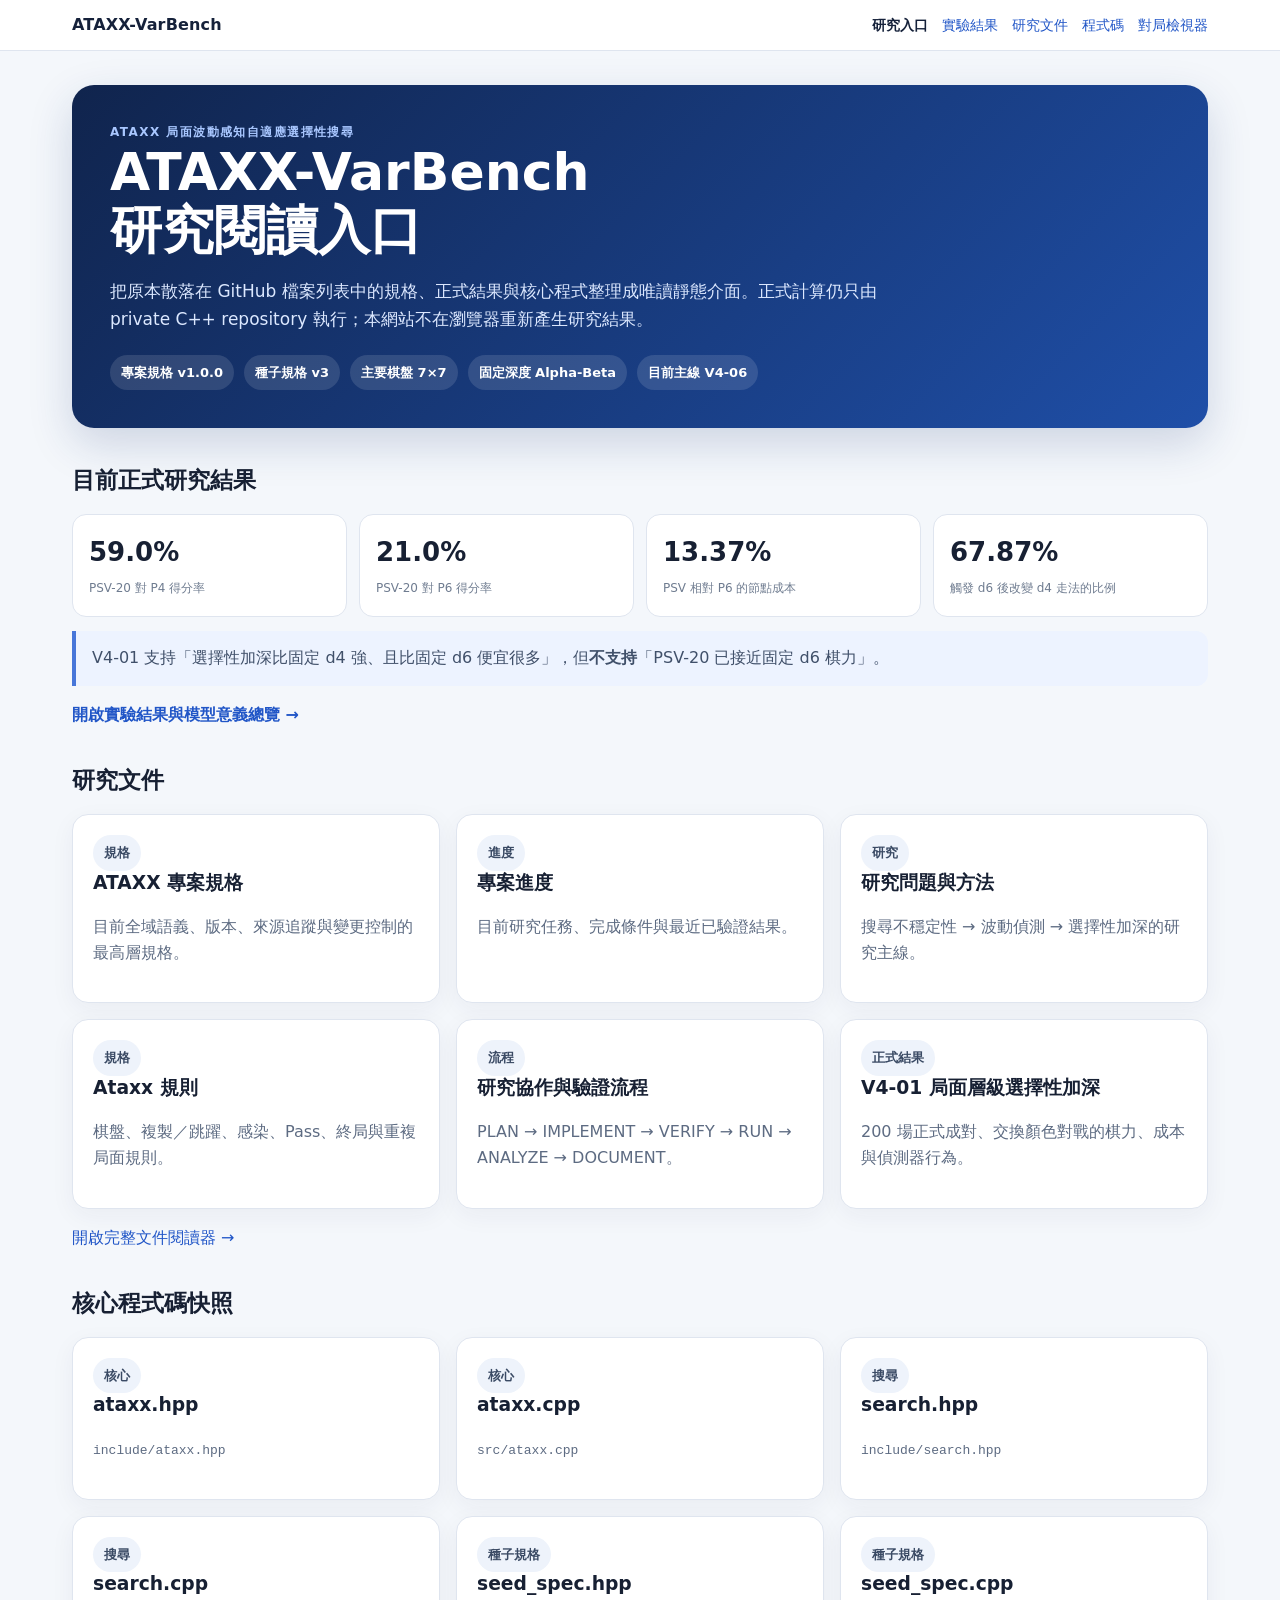
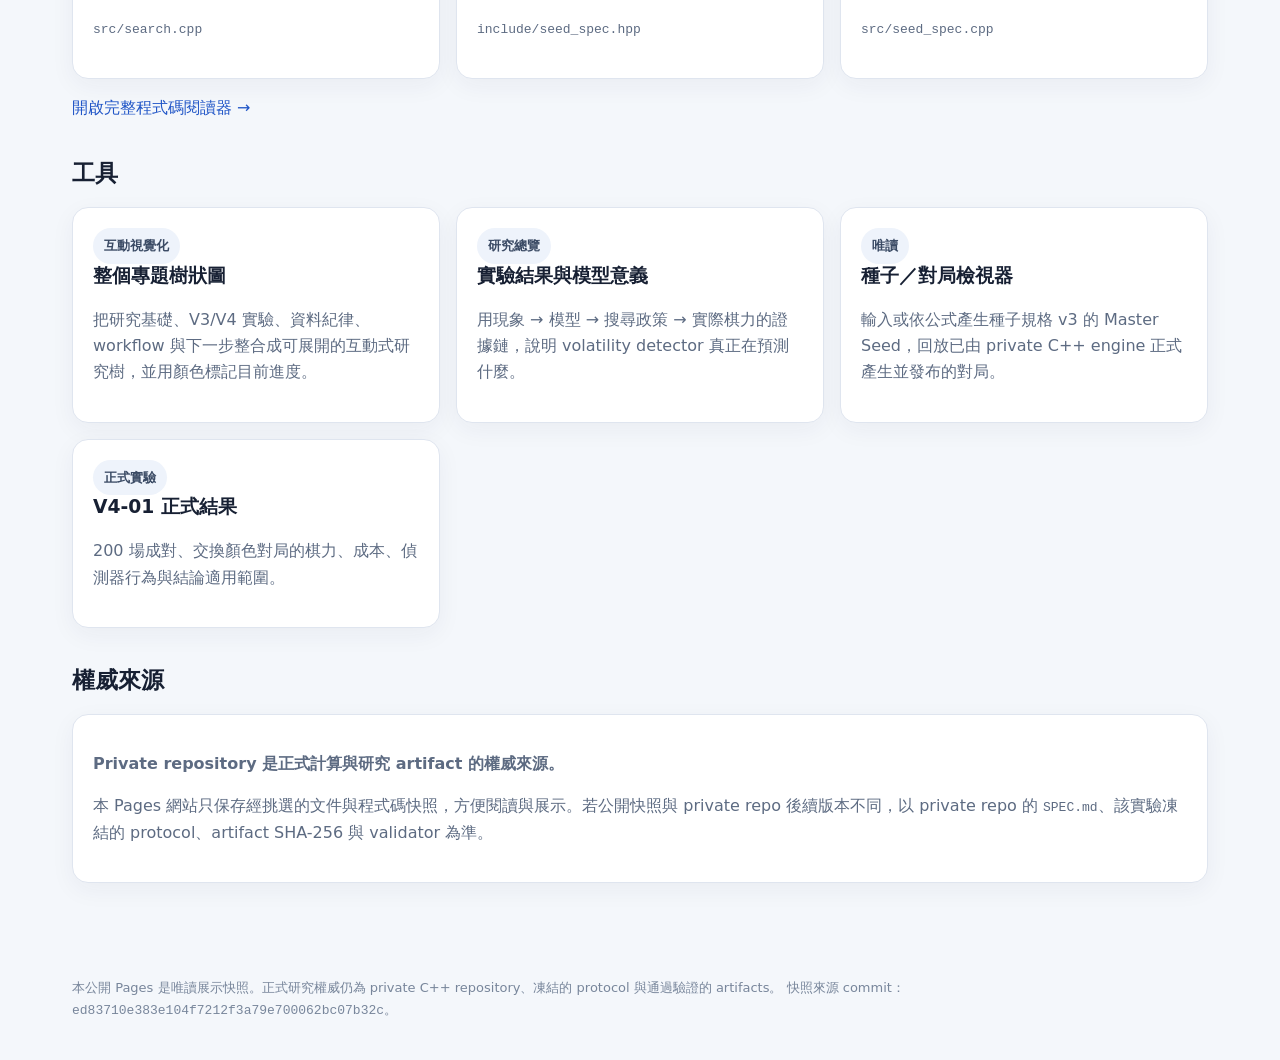
==== commit d7e79e77: "feat: link interactive project tree from home" ====
--- a/index.html
+++ b/index.html
@@ -18,7 +18,7 @@
       <span class="pill">種子規格 v3</span>
       <span class="pill">主要棋盤 7×7</span>
       <span class="pill">固定深度 Alpha-Beta</span>
-      <span class="pill">V4-01 已驗證</span>
+      <span class="pill">目前主線 V4-06</span>
     </div>
   </section>
 
@@ -49,6 +49,7 @@
   <section>
     <h2 class="section-title">工具</h2>
     <div class="grid">
+      <a class="card card-link" href="project-tree.html"><span class="pill">互動視覺化</span><h3>整個專題樹狀圖</h3><p>把研究基礎、V3/V4 實驗、資料紀律、workflow 與下一步整合成可展開的互動式研究樹，並用顏色標記目前進度。</p></a>
       <a class="card card-link" href="results.html"><span class="pill">研究總覽</span><h3>實驗結果與模型意義</h3><p>用現象 → 模型 → 搜尋政策 → 實際棋力的證據鏈，說明 volatility detector 真正在預測什麼。</p></a>
       <a class="card card-link" href="viewer.html"><span class="pill">唯讀</span><h3>種子／對局檢視器</h3><p>輸入或依公式產生種子規格 v3 的 Master Seed，回放已由 private C++ engine 正式產生並發布的對局。</p></a>
       <a class="card card-link" href="reader.html?id=v4-results"><span class="pill">正式實驗</span><h3>V4-01 正式結果</h3><p>200 場成對、交換顏色對局的棋力、成本、偵測器行為與結論適用範圍。</p></a>
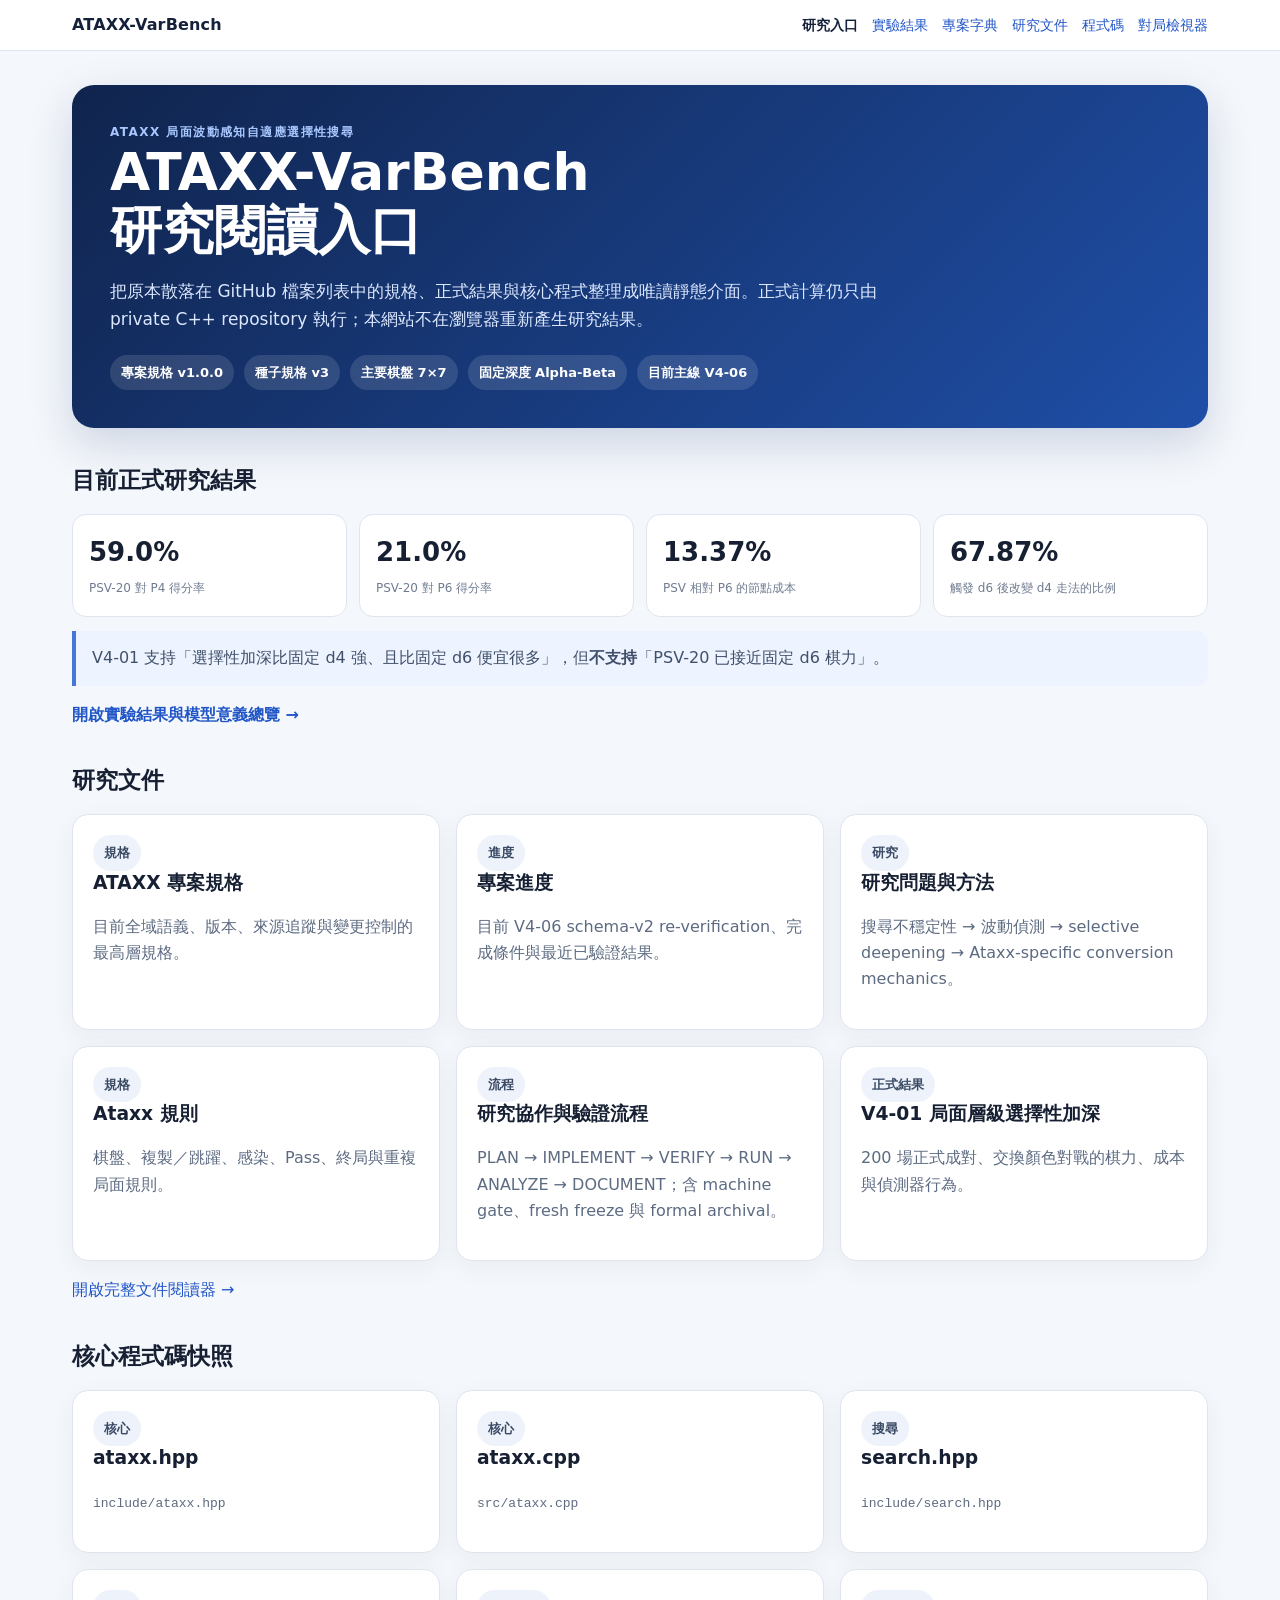
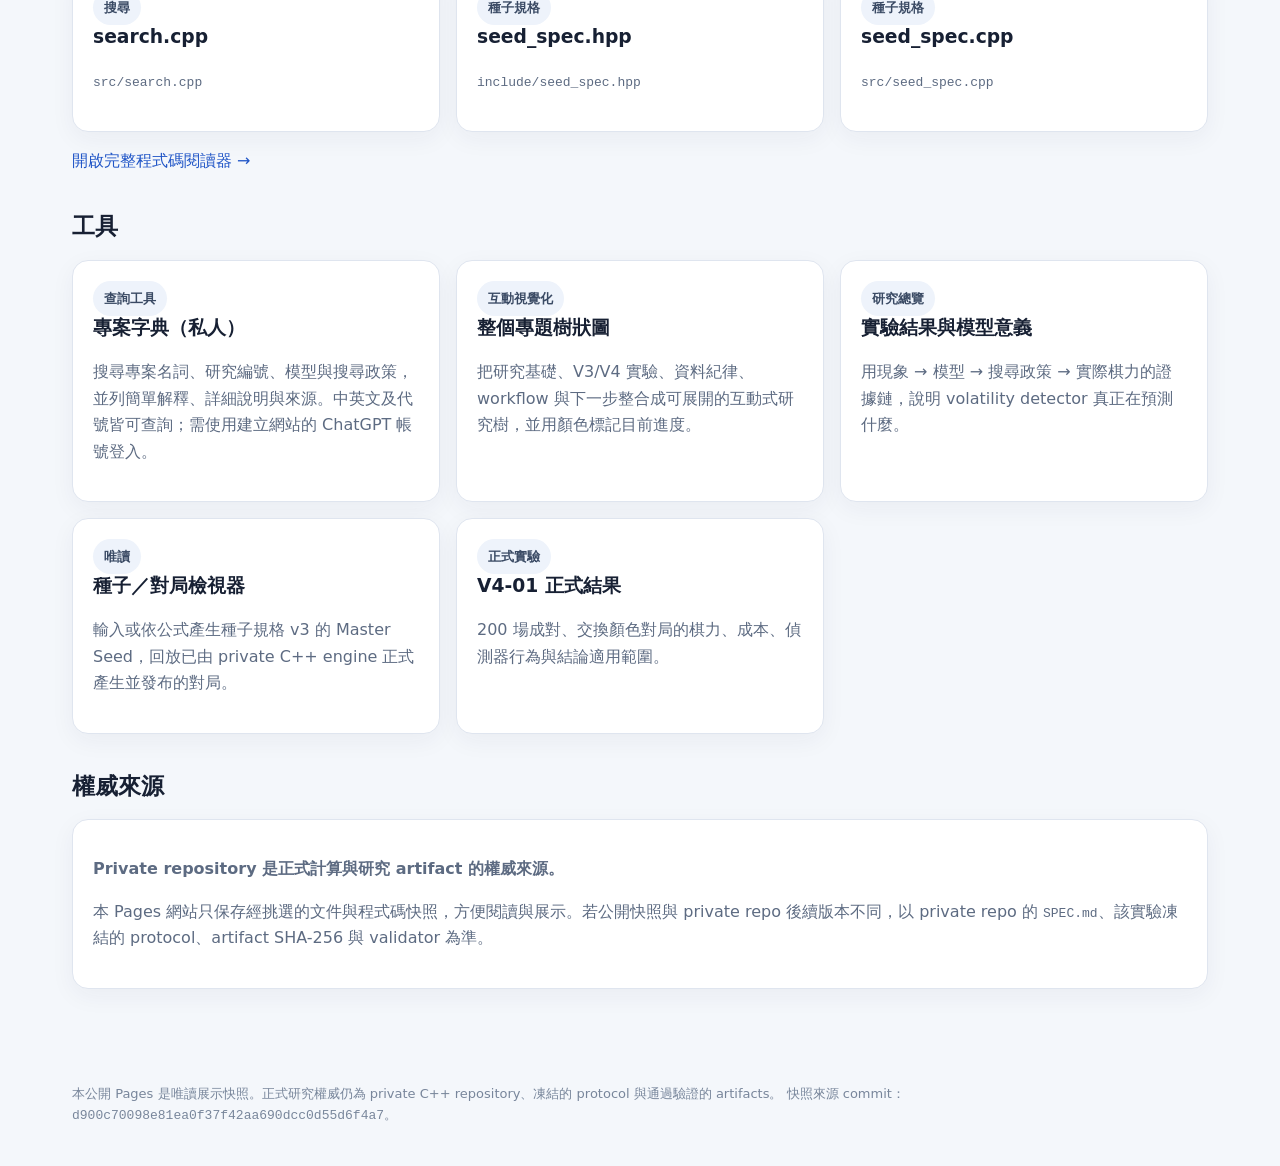
==== commit 5ac30207: "Add links to private dictionary (public changes contain only navigation and redirect)" ====
--- a/index.html
+++ b/index.html
@@ -49,6 +49,7 @@
   <section>
     <h2 class="section-title">工具</h2>
     <div class="grid">
+      <a class="card card-link" href="glossary.html"><span class="pill">查詢工具</span><h3>專案字典（私人）</h3><p>搜尋專案名詞、研究編號、模型與搜尋政策，並列簡單解釋、詳細說明與來源。中英文及代號皆可查詢；需使用建立網站的 ChatGPT 帳號登入。</p></a>
       <a class="card card-link" href="project-tree.html"><span class="pill">互動視覺化</span><h3>整個專題樹狀圖</h3><p>把研究基礎、V3/V4 實驗、資料紀律、workflow 與下一步整合成可展開的互動式研究樹，並用顏色標記目前進度。</p></a>
       <a class="card card-link" href="results.html"><span class="pill">研究總覽</span><h3>實驗結果與模型意義</h3><p>用現象 → 模型 → 搜尋政策 → 實際棋力的證據鏈，說明 volatility detector 真正在預測什麼。</p></a>
       <a class="card card-link" href="viewer.html"><span class="pill">唯讀</span><h3>種子／對局檢視器</h3><p>輸入或依公式產生種子規格 v3 的 Master Seed，回放已由 private C++ engine 正式產生並發布的對局。</p></a>
@@ -68,3 +69,4 @@
 <script>SITE.safeInit(SITE.initHome);</script>
 </body>
 </html>
+
